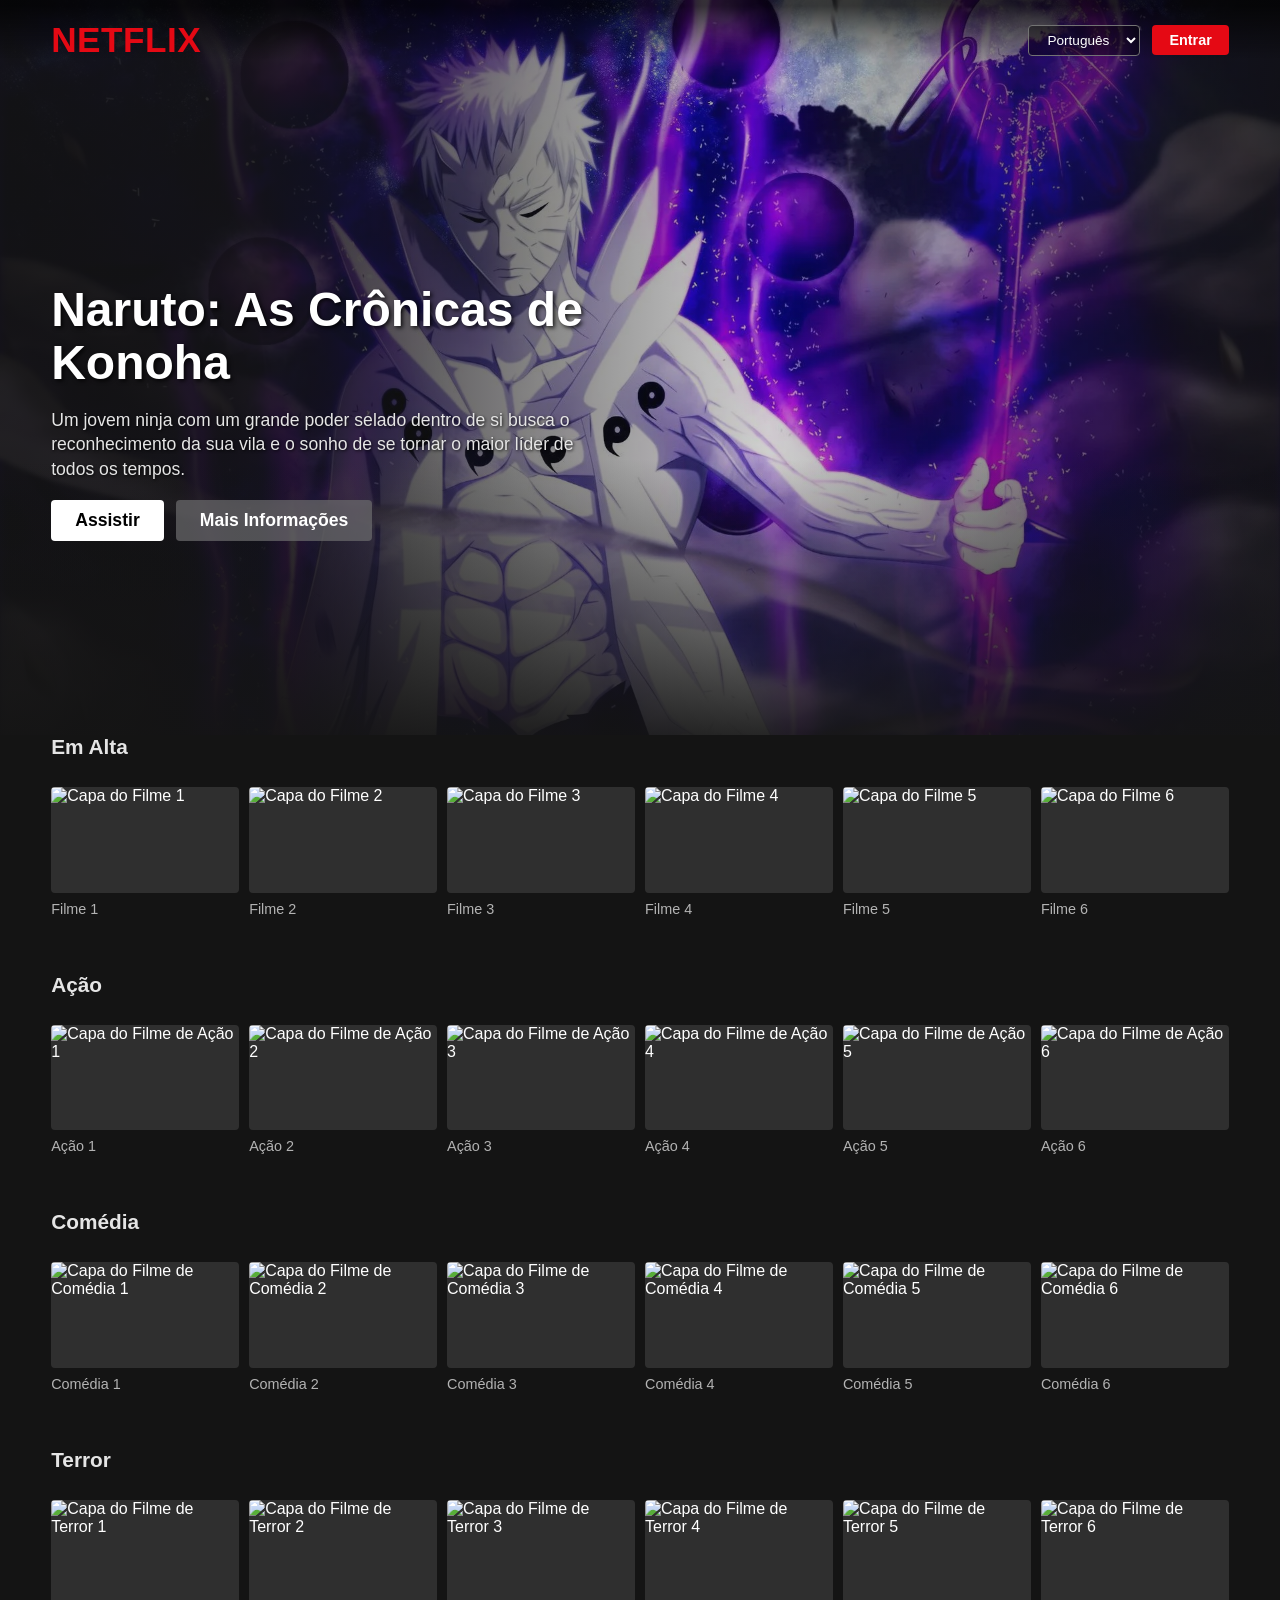
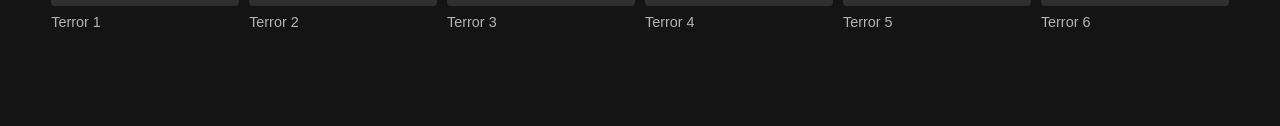
==== index.html @ 15a21636 "iniciando meu projeto" ====
<!DOCTYPE html>
<html lang="pt-br">
<head>
    <meta charset="UTF-8">
    <meta name="viewport" content="width=device-width, initial-scale=1.0">
    <title>Netflix Clone - Início</title>
    <link rel="stylesheet" href="css/style.css">
</head>
<body>
<!-- 1.1 Cabeçalho -->
    <header class="header-principal">
        <a href="index.html" class="logo" aria-label="Netflix Home">NETFLIX</a>
        <nav class="menu-navegacao" aria-label="Navegação secundária">
            <fieldset class="agrupador-idioma">
                <label for="select-language" class="sr-only">Selecione o idioma</label>
                <select id="select-language" class="select-idioma">
                    <option value="pt">Português</option>
                    <option value="en">English</option>
                </select>
            </fieldset>
            <a href="pages/login.html" class="btn-entrar">Entrar</a>
        </nav>
    </header>

    <!-- 1.2 Banner Principal (Hero Section) -->
    <section class="hero-section">
        <article class="hero-conteudo">
            <h1 class="hero-titulo">Naruto: As Crônicas de Konoha</h1>
            
            <p class="hero-descricao">
                Um jovem ninja com um grande poder selado dentro de si busca o reconhecimento da sua vila e o sonho de se tornar o maior líder de todos os tempos.
            </p>
            
            <nav class="hero-botoes" aria-label="Ações do filme">
                <a href="pages/login.html" class="btn-assistir">Assistir</a>
                <a href="pages/login.html" class="btn-info">Mais Informações</a>
            </nav>
        </article>
    </section>

<!-- 1.3 Fileiras de Conteúdo (4 Categorias com 6 Cards cada) -->
    <main class="conteudo-principal">

        <!-- Categoria 1: Em Alta -->
        <section class="fileira-categoria">
            <h2>Em Alta</h2>
            <ol class="cards-container">
                <li class="card-filme">
                    <article>
                        <figure>
                            <img src="https://picsum.photos/300/170?random=1" alt="Capa do Filme 1" loading="lazy">
                        </figure>
                        <h3>Filme 1</h3>
                    </article>
                </li>
                <li class="card-filme">
                    <article>
                        <figure>
                            <img src="https://picsum.photos/300/170?random=2" alt="Capa do Filme 2" loading="lazy">
                        </figure>
                        <h3>Filme 2</h3>
                    </article>
                </li>
                <li class="card-filme">
                    <article>
                        <figure>
                            <img src="https://picsum.photos/300/170?random=3" alt="Capa do Filme 3" loading="lazy">
                        </figure>
                        <h3>Filme 3</h3>
                    </article>
                </li>
                <li class="card-filme">
                    <article>
                        <figure>
                            <img src="https://picsum.photos/300/170?random=4" alt="Capa do Filme 4" loading="lazy">
                        </figure>
                        <h3>Filme 4</h3>
                    </article>
                </li>
                <li class="card-filme">
                    <article>
                        <figure>
                            <img src="https://picsum.photos/300/170?random=5" alt="Capa do Filme 5" loading="lazy">
                        </figure>
                        <h3>Filme 5</h3>
                    </article>
                </li>
                <li class="card-filme">
                    <article>
                        <figure>
                            <img src="https://picsum.photos/300/170?random=6" alt="Capa do Filme 6" loading="lazy">
                        </figure>
                        <h3>Filme 6</h3>
                    </article>
                </li>
            </ol>
        </section>

        <!-- Categoria 2: Ação -->
        <section class="fileira-categoria">
            <h2>Ação</h2>
            <ol class="cards-container">
                <li class="card-filme">
                    <article>
                        <figure>
                            <img src="https://picsum.photos/300/170?random=7" alt="Capa do Filme de Ação 1" loading="lazy">
                        </figure>
                        <h3>Ação 1</h3>
                    </article>
                </li>
                <li class="card-filme">
                    <article>
                        <figure>
                            <img src="https://picsum.photos/300/170?random=8" alt="Capa do Filme de Ação 2" loading="lazy">
                        </figure>
                        <h3>Ação 2</h3>
                    </article>
                </li>
                <li class="card-filme">
                    <article>
                        <figure>
                            <img src="https://picsum.photos/300/170?random=9" alt="Capa do Filme de Ação 3" loading="lazy">
                        </figure>
                        <h3>Ação 3</h3>
                    </article>
                </li>
                <li class="card-filme">
                    <article>
                        <figure>
                            <img src="https://picsum.photos/300/170?random=10" alt="Capa do Filme de Ação 4" loading="lazy">
                        </figure>
                        <h3>Ação 4</h3>
                    </article>
                </li>
                <li class="card-filme">
                    <article>
                        <figure>
                            <img src="https://picsum.photos/300/170?random=11" alt="Capa do Filme de Ação 5" loading="lazy">
                        </figure>
                        <h3>Ação 5</h3>
                    </article>
                </li>
                <li class="card-filme">
                    <article>
                        <figure>
                            <img src="https://picsum.photos/300/170?random=12" alt="Capa do Filme de Ação 6" loading="lazy">
                        </figure>
                        <h3>Ação 6</h3>
                    </article>
                </li>
            </ol>
        </section>

        <!-- Categoria 3: Comédia -->
        <section class="fileira-categoria">
            <h2>Comédia</h2>
            <ol class="cards-container">
                <li class="card-filme">
                    <article>
                        <figure>
                            <img src="https://picsum.photos/300/170?random=13" alt="Capa do Filme de Comédia 1" loading="lazy">
                        </figure>
                        <h3>Comédia 1</h3>
                    </article>
                </li>
                <li class="card-filme">
                    <article>
                        <figure>
                            <img src="https://picsum.photos/300/170?random=14" alt="Capa do Filme de Comédia 2" loading="lazy">
                        </figure>
                        <h3>Comédia 2</h3>
                    </article>
                </li>
                <li class="card-filme">
                    <article>
                        <figure>
                            <img src="https://picsum.photos/300/170?random=15" alt="Capa do Filme de Comédia 3" loading="lazy">
                        </figure>
                        <h3>Comédia 3</h3>
                    </article>
                </li>
                <li class="card-filme">
                    <article>
                        <figure>
                            <img src="https://picsum.photos/300/170?random=16" alt="Capa do Filme de Comédia 4" loading="lazy">
                        </figure>
                        <h3>Comédia 4</h3>
                    </article>
                </li>
                <li class="card-filme">
                    <article>
                        <figure>
                            <img src="https://picsum.photos/300/170?random=17" alt="Capa do Filme de Comédia 5" loading="lazy">
                        </figure>
                        <h3>Comédia 5</h3>
                    </article>
                </li>
                <li class="card-filme">
                    <article>
                        <figure>
                            <img src="https://picsum.photos/300/170?random=18" alt="Capa do Filme de Comédia 6" loading="lazy">
                        </figure>
                        <h3>Comédia 6</h3>
                    </article>
                </li>
            </ol>
        </section>

        <!-- Categoria 4: Terror -->
        <section class="fileira-categoria">
            <h2>Terror</h2>
            <ol class="cards-container">
                <li class="card-filme">
                    <article>
                        <figure>
                            <img src="https://picsum.photos/300/170?random=19" alt="Capa do Filme de Terror 1" loading="lazy">
                        </figure>
                        <h3>Terror 1</h3>
                    </article>
                </li>
                <li class="card-filme">
                    <article>
                        <figure>
                            <img src="https://picsum.photos/300/170?random=20" alt="Capa do Filme de Terror 2" loading="lazy">
                        </figure>
                        <h3>Terror 2</h3>
                    </article>
                </li>
                <li class="card-filme">
                    <article>
                        <figure>
                            <img src="https://picsum.photos/300/170?random=21" alt="Capa do Filme de Terror 3" loading="lazy">
                        </figure>
                        <h3>Terror 3</h3>
                    </article>
                </li>
                <li class="card-filme">
                    <article>
                        <figure>
                            <img src="https://picsum.photos/300/170?random=22" alt="Capa do Filme de Terror 4" loading="lazy">
                        </figure>
                        <h3>Terror 4</h3>
                    </article>
                </li>
                <li class="card-filme">
                    <article>
                        <figure>
                            <img src="https://picsum.photos/300/170?random=23" alt="Capa do Filme de Terror 5" loading="lazy">
                        </figure>
                        <h3>Terror 5</h3>
                    </article>
                </li>
                <li class="card-filme">
                    <article>
                        <figure>
                            <img src="https://picsum.photos/300/170?random=24" alt="Capa do Filme de Terror 6" loading="lazy">
                        </figure>
                        <h3>Terror 6</h3>
                    </article>
                </li>
            </ol>
        </section>

    </main>
</body>
</html>
---- css/style.css ----
* {
  margin: 0;
  padding: 0;
  box-sizing: border-box;
}

body {
  background-color: #141414;
  font-family: Arial, Helvetica, sans-serif;
  color: #ffffff;
  overflow-x: hidden;
}

.sr-only {
  position: absolute;
  width: 1px;
  height: 1px;
  padding: 0;
  margin: -1px;
  overflow: hidden;
  clip: rect(0, 0, 0, 0);
  border: 0;
}

/* ==========================================
   2. CABEÇALHO (HEADER)
   ========================================== */
.header-principal {
  position: absolute;
  top: 0;
  left: 0;
  width: 100%;
  z-index: 10;
  
  display: flex;
  justify-content: space-between;
  align-items: center;
  padding: 20px 4% 0 4%;
  background: linear-gradient(180deg, rgba(0, 0, 0, 0.7) 10%, transparent);
}

.logo {
  color: #e50914;
  font-size: 2.2rem;
  font-weight: bold;
  text-decoration: none;
  letter-spacing: 0.5px;
}

.menu-navegacao {
  display: flex;
  align-items: center;
  gap: 12px;
}

.agrupador-idioma {
  border: none;
  padding: 0;
  margin: 0;
}

.select-idioma {
  background-color: rgba(0, 0, 0, 0.4);
  color: #ffffff;
  border: 1px solid #737373;
  padding: 6px 14px;
  border-radius: 4px;
  font-size: 0.85rem;
  cursor: pointer;
}

.select-idioma:focus {
  outline: 2px solid #ffffff;
}

.btn-entrar {
  background-color: #e50914;
  color: #ffffff;
  padding: 7px 17px;
  border-radius: 4px;
  text-decoration: none;
  font-weight: bold;
  font-size: 0.9rem;
  transition: background-color 0.2s ease;
}

.btn-entrar:hover {
  background-color: #f40612;
}

/* ==========================================
   3. HERO BANNER
   ========================================== */
.hero-section {
  position: relative;
  min-height: 85vh;
  
  background-image: linear-gradient(180deg, transparent 60%, #141414 100%),
                    linear-gradient(90deg, rgba(20, 20, 20, 0.9) 20%, rgba(20, 20, 20, 0.2) 60%, rgba(20, 20, 20, 0.8) 100%),
                    url('../assets/images/naruto.jpg'); 
  background-size: cover;
  background-position: center;
  background-repeat: no-repeat;
  
  display: flex;
  align-items: center;
  padding: 0 4%;
}

.hero-conteudo {
  max-width: 550px;
  display: flex;
  flex-direction: column;
  align-items: flex-start;
  gap: 18px;
  margin-top: 60px;
}

.hero-titulo {
  font-size: 3rem;
  font-weight: bold;
  line-height: 1.1;
  text-shadow: 2px 2px 4px rgba(0, 0, 0, 0.8);
}

.hero-descricao {
  font-size: 1.1rem;
  line-height: 1.4;
  color: #e5e5e5;
  text-shadow: 1px 1px 3px rgba(0, 0, 0, 0.8);
}

.hero-botoes {
  display: flex;
  gap: 12px;
}

.btn-assistir, .btn-info {
  display: inline-flex;
  align-items: center;
  justify-content: center;
  padding: 10px 24px;
  font-size: 1.1rem;
  font-weight: bold;
  border-radius: 4px;
  text-decoration: none;
  transition: all 0.2s ease;
}

.btn-assistir {
  background-color: #ffffff;
  color: #000000;
}

.btn-assistir:hover {
  background-color: rgba(255, 255, 255, 0.75);
}

.btn-info {
  background-color: rgba(109, 109, 110, 0.7);
  color: #ffffff;
}

.btn-info:hover {
  background-color: rgba(109, 109, 110, 0.4);
}

/* ==========================================
   4. FILEIRAS DE CONTEÚDO (CARDS)
   ========================================== */
.conteudo-principal {
  padding: 0 4% 40px 4%;
  background-color: #141414;
  margin-top: -30px;
  position: relative;
  z-index: 5;
}

.fileira-categoria {
  margin-bottom: 40px;
}

.fileira-categoria h2 {
  font-size: 1.3rem;
  margin-bottom: 12px;
  color: #e5e5e5;
  font-weight: bold;
}

.cards-container {
  list-style: none;
  display: flex;
  gap: 10px;
  overflow-x: auto;
  padding: 16px 0;
  scroll-behavior: smooth;
  scroll-snap-type: x mandatory;
}

.cards-container::-webkit-scrollbar {
  display: none;
}

.card-filme {
  /* Divide a largura igualmente para caber os 6 cards na tela */
  flex: 0 0 calc((100% - 50px) / 6);
  min-width: 140px;
  cursor: pointer;
  scroll-snap-align: start;
  transition: transform 0.3s cubic-bezier(0.25, 0.46, 0.45, 0.94);
}

.card-filme figure {
  width: 100%;
  border-radius: 4px;
  overflow: hidden;
  background-color: #2f2f2f;
  aspect-ratio: 16 / 9;
}

.card-filme img {
  width: 100%;
  height: 100%;
  object-fit: cover;
  display: block;
}

.card-filme h3 {
  font-size: 0.9rem;
  margin-top: 8px;
  color: #b3b3b3;
  font-weight: normal;
}

.card-filme:hover {
  transform: scale(1.08);
}

/* ==========================================
   5. RESPONSIVIDADE (MOBILE / TABLET)
   ========================================== */
@media (max-width: 768px) {
  .hero-titulo {
    font-size: 2rem;
  }

  .hero-descricao {
    font-size: 0.95rem;
  }

  .btn-assistir, .btn-info {
    padding: 8px 16px;
    font-size: 0.95rem;
  }

  .card-filme {
    flex: 0 0 calc((100% - 20px) / 3);
  }
}
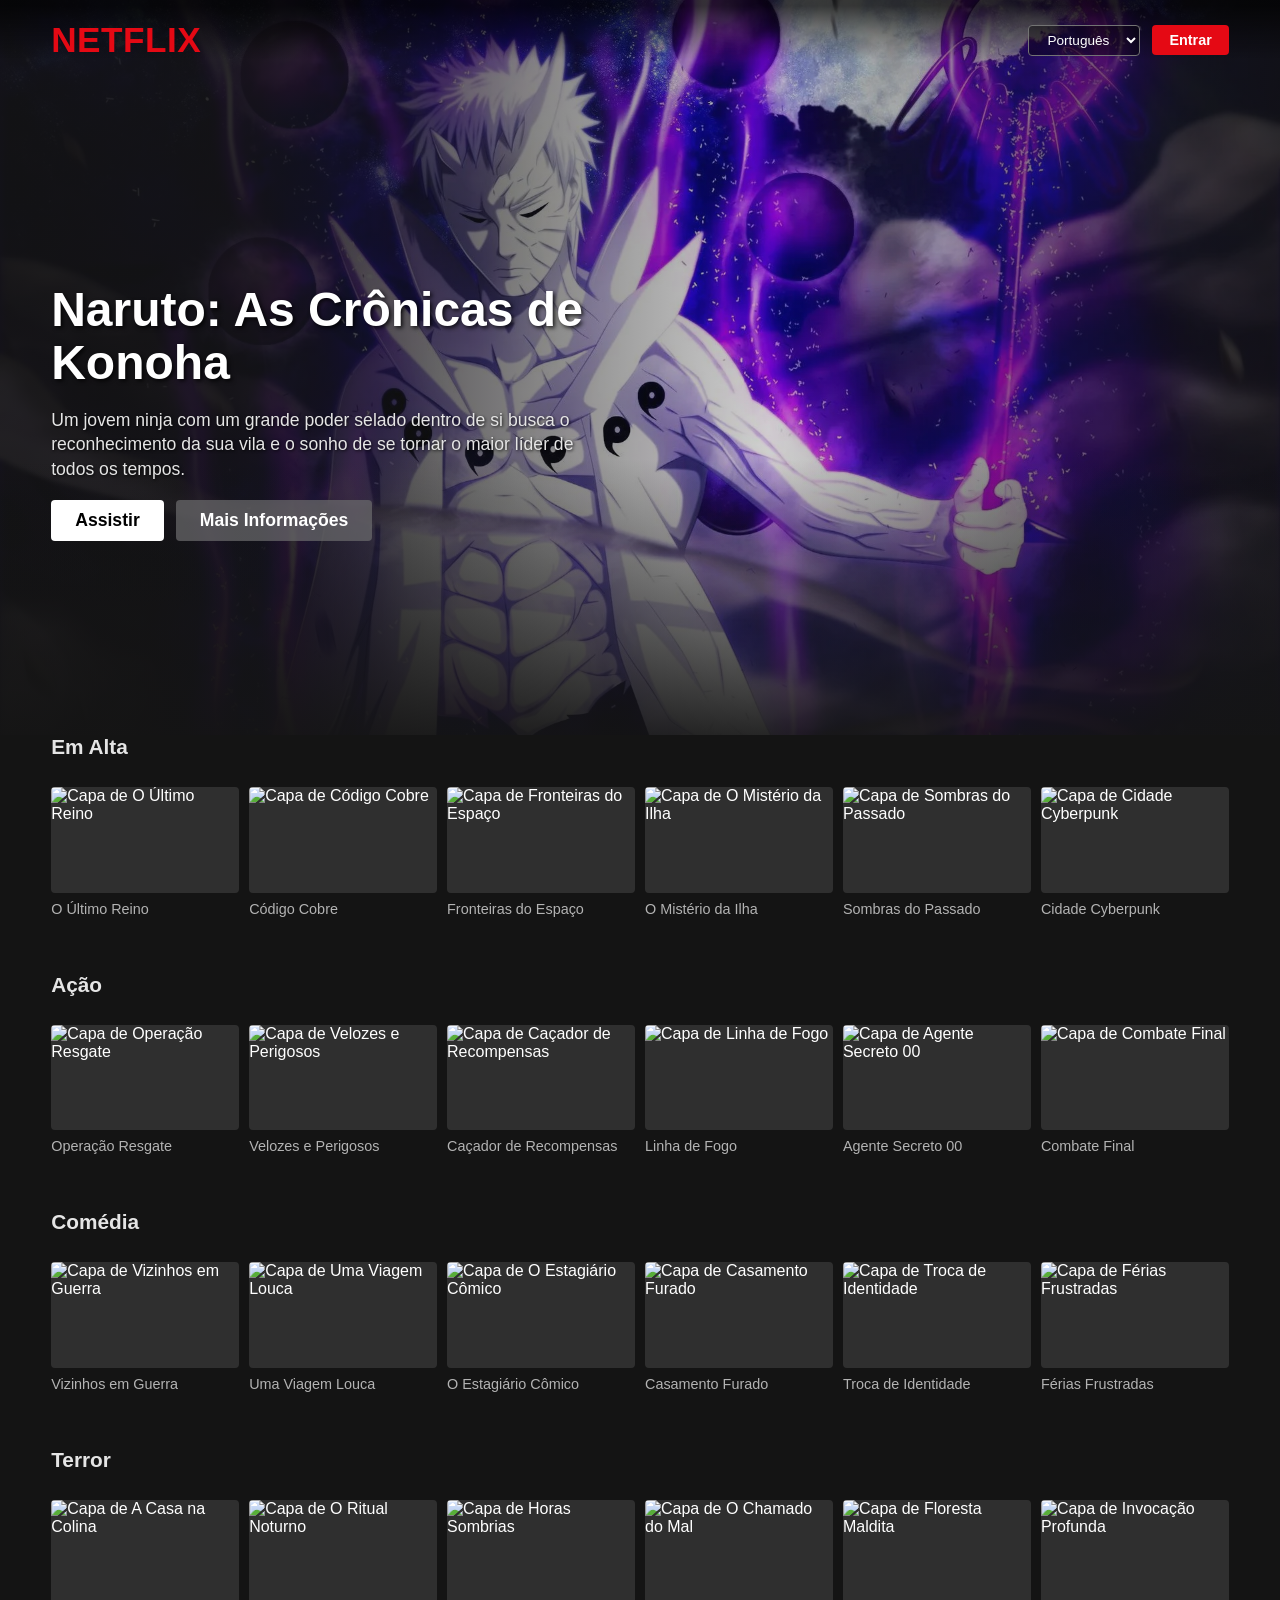
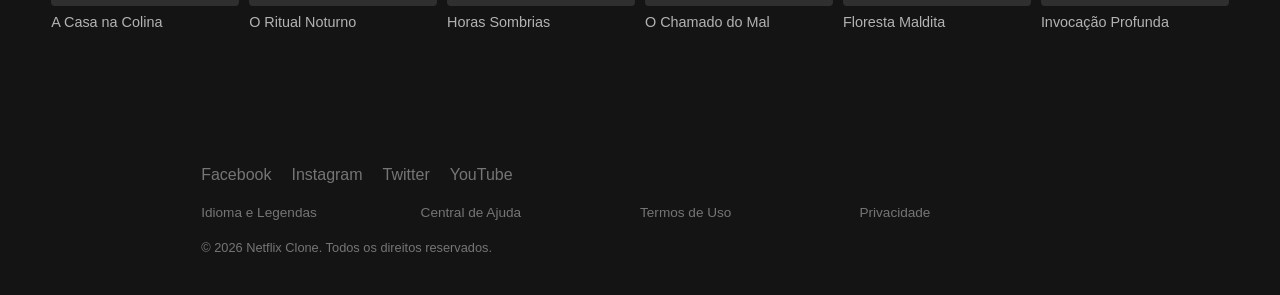
==== commit 9c769ce7: "criado até a página watch (6. reproducao)" ====
--- a/index.html
+++ b/index.html
@@ -7,7 +7,7 @@
     <link rel="stylesheet" href="css/style.css">
 </head>
 <body>
-<!-- 1.1 Cabeçalho -->
+<!-- 1.1 Header -->
     <header class="header-principal">
         <a href="index.html" class="logo" aria-label="Netflix Home">NETFLIX</a>
         <nav class="menu-navegacao" aria-label="Navegação secundária">
@@ -38,7 +38,7 @@
         </article>
     </section>
 
-<!-- 1.3 Fileiras de Conteúdo (4 Categorias com 6 Cards cada) -->
+    <!-- 1.3 Categorias de Filmes (4 Categorias com 6 Cards cada) -->
     <main class="conteudo-principal">
 
         <!-- Categoria 1: Em Alta -->
@@ -48,49 +48,49 @@
                 <li class="card-filme">
                     <article>
                         <figure>
-                            <img src="https://picsum.photos/300/170?random=1" alt="Capa do Filme 1" loading="lazy">
-                        </figure>
-                        <h3>Filme 1</h3>
-                    </article>
-                </li>
-                <li class="card-filme">
-                    <article>
-                        <figure>
-                            <img src="https://picsum.photos/300/170?random=2" alt="Capa do Filme 2" loading="lazy">
-                        </figure>
-                        <h3>Filme 2</h3>
-                    </article>
-                </li>
-                <li class="card-filme">
-                    <article>
-                        <figure>
-                            <img src="https://picsum.photos/300/170?random=3" alt="Capa do Filme 3" loading="lazy">
-                        </figure>
-                        <h3>Filme 3</h3>
-                    </article>
-                </li>
-                <li class="card-filme">
-                    <article>
-                        <figure>
-                            <img src="https://picsum.photos/300/170?random=4" alt="Capa do Filme 4" loading="lazy">
-                        </figure>
-                        <h3>Filme 4</h3>
-                    </article>
-                </li>
-                <li class="card-filme">
-                    <article>
-                        <figure>
-                            <img src="https://picsum.photos/300/170?random=5" alt="Capa do Filme 5" loading="lazy">
-                        </figure>
-                        <h3>Filme 5</h3>
-                    </article>
-                </li>
-                <li class="card-filme">
-                    <article>
-                        <figure>
-                            <img src="https://picsum.photos/300/170?random=6" alt="Capa do Filme 6" loading="lazy">
-                        </figure>
-                        <h3>Filme 6</h3>
+                            <img src="https://picsum.photos/300/170?random=1" alt="Capa de O Último Reino" loading="lazy">
+                        </figure>
+                        <h3>O Último Reino</h3>
+                    </article>
+                </li>
+                <li class="card-filme">
+                    <article>
+                        <figure>
+                            <img src="https://picsum.photos/300/170?random=2" alt="Capa de Código Cobre" loading="lazy">
+                        </figure>
+                        <h3>Código Cobre</h3>
+                    </article>
+                </li>
+                <li class="card-filme">
+                    <article>
+                        <figure>
+                            <img src="https://picsum.photos/300/170?random=3" alt="Capa de Fronteiras do Espaço" loading="lazy">
+                        </figure>
+                        <h3>Fronteiras do Espaço</h3>
+                    </article>
+                </li>
+                <li class="card-filme">
+                    <article>
+                        <figure>
+                            <img src="https://picsum.photos/300/170?random=4" alt="Capa de O Mistério da Ilha" loading="lazy">
+                        </figure>
+                        <h3>O Mistério da Ilha</h3>
+                    </article>
+                </li>
+                <li class="card-filme">
+                    <article>
+                        <figure>
+                            <img src="https://picsum.photos/300/170?random=5" alt="Capa de Sombras do Passado" loading="lazy">
+                        </figure>
+                        <h3>Sombras do Passado</h3>
+                    </article>
+                </li>
+                <li class="card-filme">
+                    <article>
+                        <figure>
+                            <img src="https://picsum.photos/300/170?random=6" alt="Capa de Cidade Cyberpunk" loading="lazy">
+                        </figure>
+                        <h3>Cidade Cyberpunk</h3>
                     </article>
                 </li>
             </ol>
@@ -103,49 +103,49 @@
                 <li class="card-filme">
                     <article>
                         <figure>
-                            <img src="https://picsum.photos/300/170?random=7" alt="Capa do Filme de Ação 1" loading="lazy">
-                        </figure>
-                        <h3>Ação 1</h3>
-                    </article>
-                </li>
-                <li class="card-filme">
-                    <article>
-                        <figure>
-                            <img src="https://picsum.photos/300/170?random=8" alt="Capa do Filme de Ação 2" loading="lazy">
-                        </figure>
-                        <h3>Ação 2</h3>
-                    </article>
-                </li>
-                <li class="card-filme">
-                    <article>
-                        <figure>
-                            <img src="https://picsum.photos/300/170?random=9" alt="Capa do Filme de Ação 3" loading="lazy">
-                        </figure>
-                        <h3>Ação 3</h3>
-                    </article>
-                </li>
-                <li class="card-filme">
-                    <article>
-                        <figure>
-                            <img src="https://picsum.photos/300/170?random=10" alt="Capa do Filme de Ação 4" loading="lazy">
-                        </figure>
-                        <h3>Ação 4</h3>
-                    </article>
-                </li>
-                <li class="card-filme">
-                    <article>
-                        <figure>
-                            <img src="https://picsum.photos/300/170?random=11" alt="Capa do Filme de Ação 5" loading="lazy">
-                        </figure>
-                        <h3>Ação 5</h3>
-                    </article>
-                </li>
-                <li class="card-filme">
-                    <article>
-                        <figure>
-                            <img src="https://picsum.photos/300/170?random=12" alt="Capa do Filme de Ação 6" loading="lazy">
-                        </figure>
-                        <h3>Ação 6</h3>
+                            <img src="https://picsum.photos/300/170?random=7" alt="Capa de Operação Resgate" loading="lazy">
+                        </figure>
+                        <h3>Operação Resgate</h3>
+                    </article>
+                </li>
+                <li class="card-filme">
+                    <article>
+                        <figure>
+                            <img src="https://picsum.photos/300/170?random=8" alt="Capa de Velozes e Perigosos" loading="lazy">
+                        </figure>
+                        <h3>Velozes e Perigosos</h3>
+                    </article>
+                </li>
+                <li class="card-filme">
+                    <article>
+                        <figure>
+                            <img src="https://picsum.photos/300/170?random=9" alt="Capa de Caçador de Recompensas" loading="lazy">
+                        </figure>
+                        <h3>Caçador de Recompensas</h3>
+                    </article>
+                </li>
+                <li class="card-filme">
+                    <article>
+                        <figure>
+                            <img src="https://picsum.photos/300/170?random=10" alt="Capa de Linha de Fogo" loading="lazy">
+                        </figure>
+                        <h3>Linha de Fogo</h3>
+                    </article>
+                </li>
+                <li class="card-filme">
+                    <article>
+                        <figure>
+                            <img src="https://picsum.photos/300/170?random=11" alt="Capa de Agente Secreto 00" loading="lazy">
+                        </figure>
+                        <h3>Agente Secreto 00</h3>
+                    </article>
+                </li>
+                <li class="card-filme">
+                    <article>
+                        <figure>
+                            <img src="https://picsum.photos/300/170?random=12" alt="Capa de Combate Final" loading="lazy">
+                        </figure>
+                        <h3>Combate Final</h3>
                     </article>
                 </li>
             </ol>
@@ -158,49 +158,49 @@
                 <li class="card-filme">
                     <article>
                         <figure>
-                            <img src="https://picsum.photos/300/170?random=13" alt="Capa do Filme de Comédia 1" loading="lazy">
-                        </figure>
-                        <h3>Comédia 1</h3>
-                    </article>
-                </li>
-                <li class="card-filme">
-                    <article>
-                        <figure>
-                            <img src="https://picsum.photos/300/170?random=14" alt="Capa do Filme de Comédia 2" loading="lazy">
-                        </figure>
-                        <h3>Comédia 2</h3>
-                    </article>
-                </li>
-                <li class="card-filme">
-                    <article>
-                        <figure>
-                            <img src="https://picsum.photos/300/170?random=15" alt="Capa do Filme de Comédia 3" loading="lazy">
-                        </figure>
-                        <h3>Comédia 3</h3>
-                    </article>
-                </li>
-                <li class="card-filme">
-                    <article>
-                        <figure>
-                            <img src="https://picsum.photos/300/170?random=16" alt="Capa do Filme de Comédia 4" loading="lazy">
-                        </figure>
-                        <h3>Comédia 4</h3>
-                    </article>
-                </li>
-                <li class="card-filme">
-                    <article>
-                        <figure>
-                            <img src="https://picsum.photos/300/170?random=17" alt="Capa do Filme de Comédia 5" loading="lazy">
-                        </figure>
-                        <h3>Comédia 5</h3>
-                    </article>
-                </li>
-                <li class="card-filme">
-                    <article>
-                        <figure>
-                            <img src="https://picsum.photos/300/170?random=18" alt="Capa do Filme de Comédia 6" loading="lazy">
-                        </figure>
-                        <h3>Comédia 6</h3>
+                            <img src="https://picsum.photos/300/170?random=13" alt="Capa de Vizinhos em Guerra" loading="lazy">
+                        </figure>
+                        <h3>Vizinhos em Guerra</h3>
+                    </article>
+                </li>
+                <li class="card-filme">
+                    <article>
+                        <figure>
+                            <img src="https://picsum.photos/300/170?random=14" alt="Capa de Uma Viagem Louca" loading="lazy">
+                        </figure>
+                        <h3>Uma Viagem Louca</h3>
+                    </article>
+                </li>
+                <li class="card-filme">
+                    <article>
+                        <figure>
+                            <img src="https://picsum.photos/300/170?random=15" alt="Capa de O Estagiário Cômico" loading="lazy">
+                        </figure>
+                        <h3>O Estagiário Cômico</h3>
+                    </article>
+                </li>
+                <li class="card-filme">
+                    <article>
+                        <figure>
+                            <img src="https://picsum.photos/300/170?random=16" alt="Capa de Casamento Furado" loading="lazy">
+                        </figure>
+                        <h3>Casamento Furado</h3>
+                    </article>
+                </li>
+                <li class="card-filme">
+                    <article>
+                        <figure>
+                            <img src="https://picsum.photos/300/170?random=17" alt="Capa de Troca de Identidade" loading="lazy">
+                        </figure>
+                        <h3>Troca de Identidade</h3>
+                    </article>
+                </li>
+                <li class="card-filme">
+                    <article>
+                        <figure>
+                            <img src="https://picsum.photos/300/170?random=18" alt="Capa de Férias Frustradas" loading="lazy">
+                        </figure>
+                        <h3>Férias Frustradas</h3>
                     </article>
                 </li>
             </ol>
@@ -213,54 +213,73 @@
                 <li class="card-filme">
                     <article>
                         <figure>
-                            <img src="https://picsum.photos/300/170?random=19" alt="Capa do Filme de Terror 1" loading="lazy">
-                        </figure>
-                        <h3>Terror 1</h3>
-                    </article>
-                </li>
-                <li class="card-filme">
-                    <article>
-                        <figure>
-                            <img src="https://picsum.photos/300/170?random=20" alt="Capa do Filme de Terror 2" loading="lazy">
-                        </figure>
-                        <h3>Terror 2</h3>
-                    </article>
-                </li>
-                <li class="card-filme">
-                    <article>
-                        <figure>
-                            <img src="https://picsum.photos/300/170?random=21" alt="Capa do Filme de Terror 3" loading="lazy">
-                        </figure>
-                        <h3>Terror 3</h3>
-                    </article>
-                </li>
-                <li class="card-filme">
-                    <article>
-                        <figure>
-                            <img src="https://picsum.photos/300/170?random=22" alt="Capa do Filme de Terror 4" loading="lazy">
-                        </figure>
-                        <h3>Terror 4</h3>
-                    </article>
-                </li>
-                <li class="card-filme">
-                    <article>
-                        <figure>
-                            <img src="https://picsum.photos/300/170?random=23" alt="Capa do Filme de Terror 5" loading="lazy">
-                        </figure>
-                        <h3>Terror 5</h3>
-                    </article>
-                </li>
-                <li class="card-filme">
-                    <article>
-                        <figure>
-                            <img src="https://picsum.photos/300/170?random=24" alt="Capa do Filme de Terror 6" loading="lazy">
-                        </figure>
-                        <h3>Terror 6</h3>
+                            <img src="https://picsum.photos/300/170?random=19" alt="Capa de A Casa na Colina" loading="lazy">
+                        </figure>
+                        <h3>A Casa na Colina</h3>
+                    </article>
+                </li>
+                <li class="card-filme">
+                    <article>
+                        <figure>
+                            <img src="https://picsum.photos/300/170?random=20" alt="Capa de O Ritual Noturno" loading="lazy">
+                        </figure>
+                        <h3>O Ritual Noturno</h3>
+                    </article>
+                </li>
+                <li class="card-filme">
+                    <article>
+                        <figure>
+                            <img src="https://picsum.photos/300/170?random=21" alt="Capa de Horas Sombrias" loading="lazy">
+                        </figure>
+                        <h3>Horas Sombrias</h3>
+                    </article>
+                </li>
+                <li class="card-filme">
+                    <article>
+                        <figure>
+                            <img src="https://picsum.photos/300/170?random=22" alt="Capa de O Chamado do Mal" loading="lazy">
+                        </figure>
+                        <h3>O Chamado do Mal</h3>
+                    </article>
+                </li>
+                <li class="card-filme">
+                    <article>
+                        <figure>
+                            <img src="https://picsum.photos/300/170?random=23" alt="Capa de Floresta Maldita" loading="lazy">
+                        </figure>
+                        <h3>Floresta Maldita</h3>
+                    </article>
+                </li>
+                <li class="card-filme">
+                    <article>
+                        <figure>
+                            <img src="https://picsum.photos/300/170?random=24" alt="Capa de Invocação Profunda" loading="lazy">
+                        </figure>
+                        <h3>Invocação Profunda</h3>
                     </article>
                 </li>
             </ol>
         </section>
 
     </main>
+
+    <!-- 1.5 Rodapé (Footer) -->
+    <footer class="rodape-principal">
+        <div class="redes-sociais">
+            <a href="#" aria-label="Facebook">Facebook</a>
+            <a href="#" aria-label="Instagram">Instagram</a>
+            <a href="#" aria-label="Twitter">Twitter</a>
+            <a href="#" aria-label="YouTube">YouTube</a>
+        </div>
+        
+        <ul class="links-uteis">
+            <li><a href="#">Idioma e Legendas</a></li>
+            <li><a href="#">Central de Ajuda</a></li>
+            <li><a href="#">Termos de Uso</a></li>
+            <li><a href="#">Privacidade</a></li>
+        </ul>
+
+        <p class="direitos-autorais">&copy; 2026 Netflix Clone. Todos os direitos reservados.</p>
+    </footer>
 </body>
 </html>
--- a/css/style.css
+++ b/css/style.css
@@ -237,7 +237,65 @@
 }
 
 /* ==========================================
-   5. RESPONSIVIDADE (MOBILE / TABLET)
+   5. RODAPÉ (FOOTER)
+   ========================================== */
+.rodape-principal {
+  max-width: 980px;
+  margin: 40px auto 0 auto;
+  padding: 0 4% 40px 4%;
+  color: #757575;
+  font-size: 0.9rem;
+}
+
+.rodape-principal .redes-sociais {
+  display: flex;
+  gap: 20px;
+  margin-bottom: 20px;
+}
+
+.rodape-principal .redes-sociais a {
+  color: #757575;
+  text-decoration: none;
+  font-size: 1rem;
+  transition: color 0.2s ease;
+}
+
+.rodape-principal .redes-sociais a:hover {
+  color: #ffffff;
+}
+
+.rodape-principal .links-uteis {
+  list-style: none;
+  display: flex;
+  flex-wrap: wrap;
+  gap: 15px 0;
+  margin-bottom: 20px;
+  padding: 0;
+}
+
+.rodape-principal .links-uteis li {
+  flex: 0 0 25%;
+  box-sizing: border-box;
+}
+
+.rodape-principal .links-uteis a {
+  color: #757575;
+  text-decoration: none;
+  font-size: 0.85rem;
+}
+
+.rodape-principal .links-uteis a:hover {
+  text-decoration: underline;
+}
+
+.rodape-principal .direitos-autorais {
+  font-size: 0.8rem;
+  color: #757575;
+  margin-top: 20px;
+}
+
+/* ==========================================
+   6. RESPONSIVIDADE (MOBILE / TABLET)
    ========================================== */
 @media (max-width: 768px) {
   .hero-titulo {
@@ -256,4 +314,10 @@
   .card-filme {
     flex: 0 0 calc((100% - 20px) / 3);
   }
+}
+
+@media (max-width: 600px) {
+  .rodape-principal .links-uteis li {
+    flex: 0 0 50%;
+  }
 }
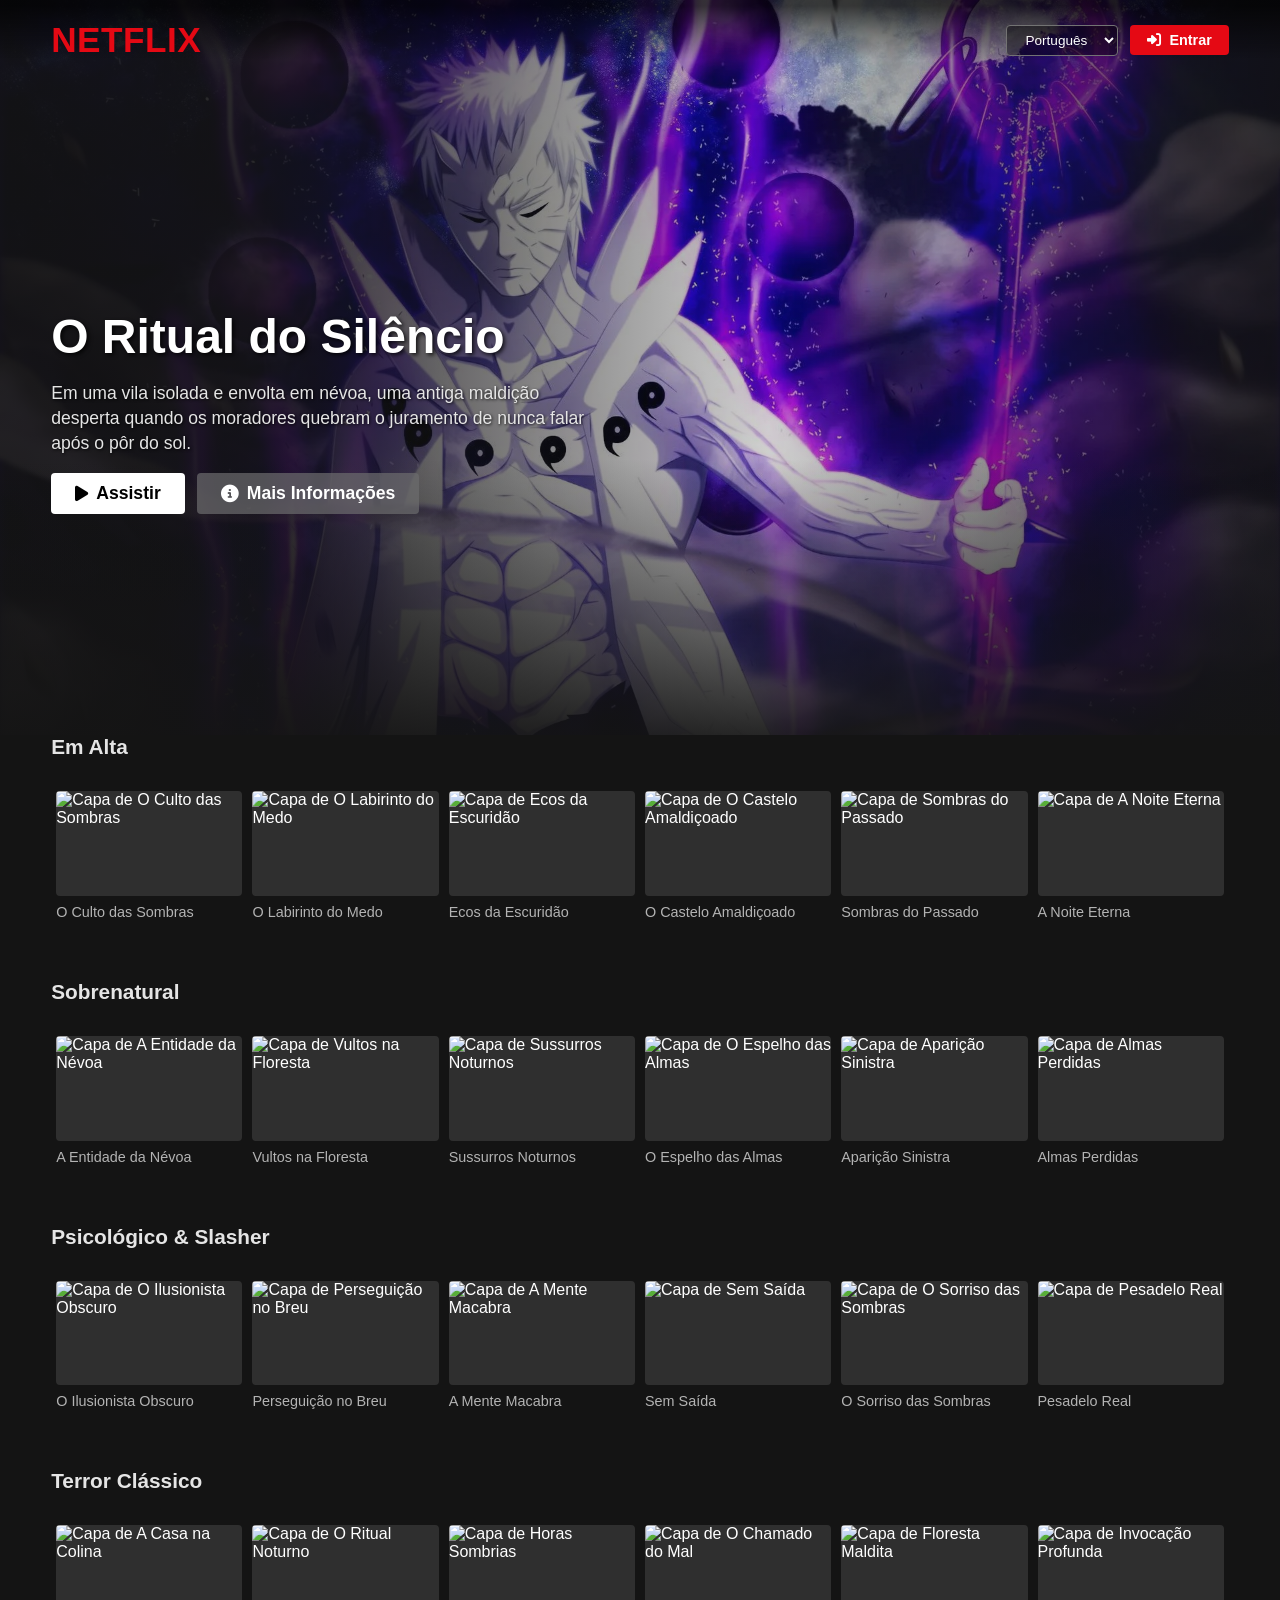
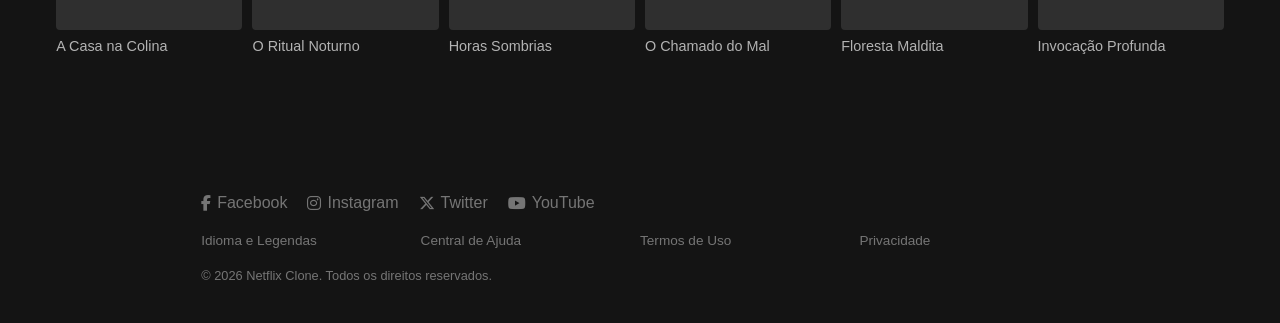
==== commit b1a27dcd: "Projeto Final" ====
--- a/index.html
+++ b/index.html
@@ -4,41 +4,47 @@
     <meta charset="UTF-8">
     <meta name="viewport" content="width=device-width, initial-scale=1.0">
     <title>Netflix Clone - Início</title>
+    <link rel="stylesheet" href="https://cdnjs.cloudflare.com/ajax/libs/font-awesome/6.5.1/css/all.min.css">
     <link rel="stylesheet" href="css/style.css">
 </head>
 <body>
-<!-- 1.1 Header -->
-    <header class="header-principal">
+<header class="header-principal">
         <a href="index.html" class="logo" aria-label="Netflix Home">NETFLIX</a>
         <nav class="menu-navegacao" aria-label="Navegação secundária">
-            <fieldset class="agrupador-idioma">
+            <p class="agrupador-idioma">
                 <label for="select-language" class="sr-only">Selecione o idioma</label>
                 <select id="select-language" class="select-idioma">
                     <option value="pt">Português</option>
                     <option value="en">English</option>
                 </select>
-            </fieldset>
-            <a href="pages/login.html" class="btn-entrar">Entrar</a>
+            </p>
+            <a href="pages/login.html" class="btn-entrar">
+                <i class="fa-solid fa-right-to-bracket"></i> Entrar
+            </a>
         </nav>
     </header>
 
-    <!-- 1.2 Banner Principal (Hero Section) -->
+    <!-- Banner Principal (Hero Section) -->
     <section class="hero-section">
         <article class="hero-conteudo">
-            <h1 class="hero-titulo">Naruto: As Crônicas de Konoha</h1>
+            <h1 class="hero-titulo">O Ritual do Silêncio</h1>
             
             <p class="hero-descricao">
-                Um jovem ninja com um grande poder selado dentro de si busca o reconhecimento da sua vila e o sonho de se tornar o maior líder de todos os tempos.
+                Em uma vila isolada e envolta em névoa, uma antiga maldição desperta quando os moradores quebram o juramento de nunca falar após o pôr do sol.
             </p>
             
             <nav class="hero-botoes" aria-label="Ações do filme">
-                <a href="pages/login.html" class="btn-assistir">Assistir</a>
-                <a href="pages/login.html" class="btn-info">Mais Informações</a>
+                <a href="pages/watch.html" class="btn-assistir">
+                    <i class="fa-solid fa-play"></i> Assistir
+                </a>
+                <a href="pages/details.html" class="btn-info">
+                    <i class="fa-solid fa-circle-info"></i> Mais Informações
+                </a>
             </nav>
         </article>
     </section>
 
-    <!-- 1.3 Categorias de Filmes (4 Categorias com 6 Cards cada) -->
+    <!-- Categorias de Filmes -->
     <main class="conteudo-principal">
 
         <!-- Categoria 1: Em Alta -->
@@ -46,231 +52,279 @@
             <h2>Em Alta</h2>
             <ol class="cards-container">
                 <li class="card-filme">
-                    <article>
-                        <figure>
-                            <img src="https://picsum.photos/300/170?random=1" alt="Capa de O Último Reino" loading="lazy">
-                        </figure>
-                        <h3>O Último Reino</h3>
-                    </article>
-                </li>
-                <li class="card-filme">
-                    <article>
-                        <figure>
-                            <img src="https://picsum.photos/300/170?random=2" alt="Capa de Código Cobre" loading="lazy">
-                        </figure>
-                        <h3>Código Cobre</h3>
-                    </article>
-                </li>
-                <li class="card-filme">
-                    <article>
-                        <figure>
-                            <img src="https://picsum.photos/300/170?random=3" alt="Capa de Fronteiras do Espaço" loading="lazy">
-                        </figure>
-                        <h3>Fronteiras do Espaço</h3>
-                    </article>
-                </li>
-                <li class="card-filme">
-                    <article>
-                        <figure>
-                            <img src="https://picsum.photos/300/170?random=4" alt="Capa de O Mistério da Ilha" loading="lazy">
-                        </figure>
-                        <h3>O Mistério da Ilha</h3>
-                    </article>
-                </li>
-                <li class="card-filme">
-                    <article>
-                        <figure>
-                            <img src="https://picsum.photos/300/170?random=5" alt="Capa de Sombras do Passado" loading="lazy">
-                        </figure>
-                        <h3>Sombras do Passado</h3>
-                    </article>
-                </li>
-                <li class="card-filme">
-                    <article>
-                        <figure>
-                            <img src="https://picsum.photos/300/170?random=6" alt="Capa de Cidade Cyberpunk" loading="lazy">
-                        </figure>
-                        <h3>Cidade Cyberpunk</h3>
-                    </article>
+                    <a href="pages/details.html" class="card-link">
+                        <article>
+                            <figure>
+                                <img src="https://picsum.photos/seed/horror1/300/170" alt="Capa de O Culto das Sombras" loading="lazy">
+                            </figure>
+                            <h3>O Culto das Sombras</h3>
+                        </article>
+                    </a>
+                </li>
+                <li class="card-filme">
+                    <a href="pages/details.html" class="card-link">
+                        <article>
+                            <figure>
+                                <img src="https://picsum.photos/seed/horror2/300/170" alt="Capa de O Labirinto do Medo" loading="lazy">
+                            </figure>
+                            <h3>O Labirinto do Medo</h3>
+                        </article>
+                    </a>
+                </li>
+                <li class="card-filme">
+                    <a href="pages/details.html" class="card-link">
+                        <article>
+                            <figure>
+                                <img src="https://picsum.photos/seed/horror3/300/170" alt="Capa de Ecos da Escuridão" loading="lazy">
+                            </figure>
+                            <h3>Ecos da Escuridão</h3>
+                        </article>
+                    </a>
+                </li>
+                <li class="card-filme">
+                    <a href="pages/details.html" class="card-link">
+                        <article>
+                            <figure>
+                                <img src="https://picsum.photos/seed/horror4/300/170" alt="Capa de O Castelo Amaldiçoado" loading="lazy">
+                            </figure>
+                            <h3>O Castelo Amaldiçoado</h3>
+                        </article>
+                    </a>
+                </li>
+                <li class="card-filme">
+                    <a href="pages/details.html" class="card-link">
+                        <article>
+                            <figure>
+                                <img src="https://picsum.photos/seed/horror5/300/170" alt="Capa de Sombras do Passado" loading="lazy">
+                            </figure>
+                            <h3>Sombras do Passado</h3>
+                        </article>
+                    </a>
+                </li>
+                <li class="card-filme">
+                    <a href="pages/details.html" class="card-link">
+                        <article>
+                            <figure>
+                                <img src="https://picsum.photos/seed/horror6/300/170" alt="Capa de A Noite Eterna" loading="lazy">
+                            </figure>
+                            <h3>A Noite Eterna</h3>
+                        </article>
+                    </a>
                 </li>
             </ol>
         </section>
 
-        <!-- Categoria 2: Ação -->
+        <!-- Categoria 2: Sobrenatural -->
         <section class="fileira-categoria">
-            <h2>Ação</h2>
+            <h2>Sobrenatural</h2>
             <ol class="cards-container">
                 <li class="card-filme">
-                    <article>
-                        <figure>
-                            <img src="https://picsum.photos/300/170?random=7" alt="Capa de Operação Resgate" loading="lazy">
-                        </figure>
-                        <h3>Operação Resgate</h3>
-                    </article>
-                </li>
-                <li class="card-filme">
-                    <article>
-                        <figure>
-                            <img src="https://picsum.photos/300/170?random=8" alt="Capa de Velozes e Perigosos" loading="lazy">
-                        </figure>
-                        <h3>Velozes e Perigosos</h3>
-                    </article>
-                </li>
-                <li class="card-filme">
-                    <article>
-                        <figure>
-                            <img src="https://picsum.photos/300/170?random=9" alt="Capa de Caçador de Recompensas" loading="lazy">
-                        </figure>
-                        <h3>Caçador de Recompensas</h3>
-                    </article>
-                </li>
-                <li class="card-filme">
-                    <article>
-                        <figure>
-                            <img src="https://picsum.photos/300/170?random=10" alt="Capa de Linha de Fogo" loading="lazy">
-                        </figure>
-                        <h3>Linha de Fogo</h3>
-                    </article>
-                </li>
-                <li class="card-filme">
-                    <article>
-                        <figure>
-                            <img src="https://picsum.photos/300/170?random=11" alt="Capa de Agente Secreto 00" loading="lazy">
-                        </figure>
-                        <h3>Agente Secreto 00</h3>
-                    </article>
-                </li>
-                <li class="card-filme">
-                    <article>
-                        <figure>
-                            <img src="https://picsum.photos/300/170?random=12" alt="Capa de Combate Final" loading="lazy">
-                        </figure>
-                        <h3>Combate Final</h3>
-                    </article>
+                    <a href="pages/details.html" class="card-link">
+                        <article>
+                            <figure>
+                                <img src="https://picsum.photos/seed/ghost1/300/170" alt="Capa de A Entidade da Névoa" loading="lazy">
+                            </figure>
+                            <h3>A Entidade da Névoa</h3>
+                        </article>
+                    </a>
+                </li>
+                <li class="card-filme">
+                    <a href="pages/details.html" class="card-link">
+                        <article>
+                            <figure>
+                                <img src="https://picsum.photos/seed/ghost2/300/170" alt="Capa de Vultos na Floresta" loading="lazy">
+                            </figure>
+                            <h3>Vultos na Floresta</h3>
+                        </article>
+                    </a>
+                </li>
+                <li class="card-filme">
+                    <a href="pages/details.html" class="card-link">
+                        <article>
+                            <figure>
+                                <img src="https://picsum.photos/seed/ghost3/300/170" alt="Capa de Sussurros Noturnos" loading="lazy">
+                            </figure>
+                            <h3>Sussurros Noturnos</h3>
+                        </article>
+                    </a>
+                </li>
+                <li class="card-filme">
+                    <a href="pages/details.html" class="card-link">
+                        <article>
+                            <figure>
+                                <img src="https://picsum.photos/seed/ghost4/300/170" alt="Capa de O Espelho das Almas" loading="lazy">
+                            </figure>
+                            <h3>O Espelho das Almas</h3>
+                        </article>
+                    </a>
+                </li>
+                <li class="card-filme">
+                    <a href="pages/details.html" class="card-link">
+                        <article>
+                            <figure>
+                                <img src="https://picsum.photos/seed/ghost5/300/170" alt="Capa de Aparição Sinistra" loading="lazy">
+                            </figure>
+                            <h3>Aparição Sinistra</h3>
+                        </article>
+                    </a>
+                </li>
+                <li class="card-filme">
+                    <a href="pages/details.html" class="card-link">
+                        <article>
+                            <figure>
+                                <img src="https://picsum.photos/seed/ghost6/300/170" alt="Capa de Almas Perdidas" loading="lazy">
+                            </figure>
+                            <h3>Almas Perdidas</h3>
+                        </article>
+                    </a>
                 </li>
             </ol>
         </section>
 
-        <!-- Categoria 3: Comédia -->
+        <!-- Categoria 3: Psicológico e Slasher -->
         <section class="fileira-categoria">
-            <h2>Comédia</h2>
+            <h2>Psicológico & Slasher</h2>
             <ol class="cards-container">
                 <li class="card-filme">
-                    <article>
-                        <figure>
-                            <img src="https://picsum.photos/300/170?random=13" alt="Capa de Vizinhos em Guerra" loading="lazy">
-                        </figure>
-                        <h3>Vizinhos em Guerra</h3>
-                    </article>
-                </li>
-                <li class="card-filme">
-                    <article>
-                        <figure>
-                            <img src="https://picsum.photos/300/170?random=14" alt="Capa de Uma Viagem Louca" loading="lazy">
-                        </figure>
-                        <h3>Uma Viagem Louca</h3>
-                    </article>
-                </li>
-                <li class="card-filme">
-                    <article>
-                        <figure>
-                            <img src="https://picsum.photos/300/170?random=15" alt="Capa de O Estagiário Cômico" loading="lazy">
-                        </figure>
-                        <h3>O Estagiário Cômico</h3>
-                    </article>
-                </li>
-                <li class="card-filme">
-                    <article>
-                        <figure>
-                            <img src="https://picsum.photos/300/170?random=16" alt="Capa de Casamento Furado" loading="lazy">
-                        </figure>
-                        <h3>Casamento Furado</h3>
-                    </article>
-                </li>
-                <li class="card-filme">
-                    <article>
-                        <figure>
-                            <img src="https://picsum.photos/300/170?random=17" alt="Capa de Troca de Identidade" loading="lazy">
-                        </figure>
-                        <h3>Troca de Identidade</h3>
-                    </article>
-                </li>
-                <li class="card-filme">
-                    <article>
-                        <figure>
-                            <img src="https://picsum.photos/300/170?random=18" alt="Capa de Férias Frustradas" loading="lazy">
-                        </figure>
-                        <h3>Férias Frustradas</h3>
-                    </article>
+                    <a href="pages/details.html" class="card-link">
+                        <article>
+                            <figure>
+                                <img src="https://picsum.photos/seed/dark1/300/170" alt="Capa de O Ilusionista Obscuro" loading="lazy">
+                            </figure>
+                            <h3>O Ilusionista Obscuro</h3>
+                        </article>
+                    </a>
+                </li>
+                <li class="card-filme">
+                    <a href="pages/details.html" class="card-link">
+                        <article>
+                            <figure>
+                                <img src="https://picsum.photos/seed/dark2/300/170" alt="Capa de Perseguição no Breu" loading="lazy">
+                            </figure>
+                            <h3>Perseguição no Breu</h3>
+                        </article>
+                    </a>
+                </li>
+                <li class="card-filme">
+                    <a href="pages/details.html" class="card-link">
+                        <article>
+                            <figure>
+                                <img src="https://picsum.photos/seed/dark3/300/170" alt="Capa de A Mente Macabra" loading="lazy">
+                            </figure>
+                            <h3>A Mente Macabra</h3>
+                        </article>
+                    </a>
+                </li>
+                <li class="card-filme">
+                    <a href="pages/details.html" class="card-link">
+                        <article>
+                            <figure>
+                                <img src="https://picsum.photos/seed/dark4/300/170" alt="Capa de Sem Saída" loading="lazy">
+                            </figure>
+                            <h3>Sem Saída</h3>
+                        </article>
+                    </a>
+                </li>
+                <li class="card-filme">
+                    <a href="pages/details.html" class="card-link">
+                        <article>
+                            <figure>
+                                <img src="https://picsum.photos/seed/dark5/300/170" alt="Capa de O Sorriso das Sombras" loading="lazy">
+                            </figure>
+                            <h3>O Sorriso das Sombras</h3>
+                        </article>
+                    </a>
+                </li>
+                <li class="card-filme">
+                    <a href="pages/details.html" class="card-link">
+                        <article>
+                            <figure>
+                                <img src="https://picsum.photos/seed/dark6/300/170" alt="Capa de Pesadelo Real" loading="lazy">
+                            </figure>
+                            <h3>Pesadelo Real</h3>
+                        </article>
+                    </a>
                 </li>
             </ol>
         </section>
 
-        <!-- Categoria 4: Terror -->
+        <!-- Categoria 4: Terror Clássico -->
         <section class="fileira-categoria">
-            <h2>Terror</h2>
+            <h2>Terror Clássico</h2>
             <ol class="cards-container">
                 <li class="card-filme">
-                    <article>
-                        <figure>
-                            <img src="https://picsum.photos/300/170?random=19" alt="Capa de A Casa na Colina" loading="lazy">
-                        </figure>
-                        <h3>A Casa na Colina</h3>
-                    </article>
-                </li>
-                <li class="card-filme">
-                    <article>
-                        <figure>
-                            <img src="https://picsum.photos/300/170?random=20" alt="Capa de O Ritual Noturno" loading="lazy">
-                        </figure>
-                        <h3>O Ritual Noturno</h3>
-                    </article>
-                </li>
-                <li class="card-filme">
-                    <article>
-                        <figure>
-                            <img src="https://picsum.photos/300/170?random=21" alt="Capa de Horas Sombrias" loading="lazy">
-                        </figure>
-                        <h3>Horas Sombrias</h3>
-                    </article>
-                </li>
-                <li class="card-filme">
-                    <article>
-                        <figure>
-                            <img src="https://picsum.photos/300/170?random=22" alt="Capa de O Chamado do Mal" loading="lazy">
-                        </figure>
-                        <h3>O Chamado do Mal</h3>
-                    </article>
-                </li>
-                <li class="card-filme">
-                    <article>
-                        <figure>
-                            <img src="https://picsum.photos/300/170?random=23" alt="Capa de Floresta Maldita" loading="lazy">
-                        </figure>
-                        <h3>Floresta Maldita</h3>
-                    </article>
-                </li>
-                <li class="card-filme">
-                    <article>
-                        <figure>
-                            <img src="https://picsum.photos/300/170?random=24" alt="Capa de Invocação Profunda" loading="lazy">
-                        </figure>
-                        <h3>Invocação Profunda</h3>
-                    </article>
+                    <a href="pages/details.html" class="card-link">
+                        <article>
+                            <figure>
+                                <img src="https://picsum.photos/seed/mystery1/300/170" alt="Capa de A Casa na Colina" loading="lazy">
+                            </figure>
+                            <h3>A Casa na Colina</h3>
+                        </article>
+                    </a>
+                </li>
+                <li class="card-filme">
+                    <a href="pages/details.html" class="card-link">
+                        <article>
+                            <figure>
+                                <img src="https://picsum.photos/seed/mystery2/300/170" alt="Capa de O Ritual Noturno" loading="lazy">
+                            </figure>
+                            <h3>O Ritual Noturno</h3>
+                        </article>
+                    </a>
+                </li>
+                <li class="card-filme">
+                    <a href="pages/details.html" class="card-link">
+                        <article>
+                            <figure>
+                                <img src="https://picsum.photos/seed/mystery3/300/170" alt="Capa de Horas Sombrias" loading="lazy">
+                            </figure>
+                            <h3>Horas Sombrias</h3>
+                        </article>
+                    </a>
+                </li>
+                <li class="card-filme">
+                    <a href="pages/details.html" class="card-link">
+                        <article>
+                            <figure>
+                                <img src="https://picsum.photos/seed/mystery4/300/170" alt="Capa de O Chamado do Mal" loading="lazy">
+                            </figure>
+                            <h3>O Chamado do Mal</h3>
+                        </article>
+                    </a>
+                </li>
+                <li class="card-filme">
+                    <a href="pages/details.html" class="card-link">
+                        <article>
+                            <figure>
+                                <img src="https://picsum.photos/seed/mystery5/300/170" alt="Capa de Floresta Maldita" loading="lazy">
+                            </figure>
+                            <h3>Floresta Maldita</h3>
+                        </article>
+                    </a>
+                </li>
+                <li class="card-filme">
+                    <a href="pages/details.html" class="card-link">
+                        <article>
+                            <figure>
+                                <img src="https://picsum.photos/seed/mystery6/300/170" alt="Capa de Invocação Profunda" loading="lazy">
+                            </figure>
+                            <h3>Invocação Profunda</h3>
+                        </article>
+                    </a>
                 </li>
             </ol>
         </section>
 
     </main>
 
-    <!-- 1.5 Rodapé (Footer) -->
+    <!-- Rodapé -->
     <footer class="rodape-principal">
-        <div class="redes-sociais">
-            <a href="#" aria-label="Facebook">Facebook</a>
-            <a href="#" aria-label="Instagram">Instagram</a>
-            <a href="#" aria-label="Twitter">Twitter</a>
-            <a href="#" aria-label="YouTube">YouTube</a>
-        </div>
+        <nav class="redes-sociais" aria-label="Redes sociais">
+            <a href="#" aria-label="Facebook"><i class="fa-brands fa-facebook-f"></i> Facebook</a>
+            <a href="#" aria-label="Instagram"><i class="fa-brands fa-instagram"></i> Instagram</a>
+            <a href="#" aria-label="Twitter"><i class="fa-brands fa-x-twitter"></i> Twitter</a>
+            <a href="#" aria-label="YouTube"><i class="fa-brands fa-youtube"></i> YouTube</a>
+        </nav>
         
         <ul class="links-uteis">
             <li><a href="#">Idioma e Legendas</a></li>
--- a/css/style.css
+++ b/css/style.css
@@ -31,7 +31,6 @@
   left: 0;
   width: 100%;
   z-index: 10;
-  
   display: flex;
   justify-content: space-between;
   align-items: center;
@@ -57,6 +56,7 @@
   border: none;
   padding: 0;
   margin: 0;
+  min-width: 0;
 }
 
 .select-idioma {
@@ -82,6 +82,9 @@
   font-weight: bold;
   font-size: 0.9rem;
   transition: background-color 0.2s ease;
+  display: inline-flex;
+  align-items: center;
+  gap: 8px;
 }
 
 .btn-entrar:hover {
@@ -94,14 +97,12 @@
 .hero-section {
   position: relative;
   min-height: 85vh;
-  
   background-image: linear-gradient(180deg, transparent 60%, #141414 100%),
                     linear-gradient(90deg, rgba(20, 20, 20, 0.9) 20%, rgba(20, 20, 20, 0.2) 60%, rgba(20, 20, 20, 0.8) 100%),
                     url('../assets/images/naruto.jpg'); 
   background-size: cover;
   background-position: center;
   background-repeat: no-repeat;
-  
   display: flex;
   align-items: center;
   padding: 0 4%;
@@ -139,6 +140,7 @@
   display: inline-flex;
   align-items: center;
   justify-content: center;
+  gap: 8px;
   padding: 10px 24px;
   font-size: 1.1rem;
   font-weight: bold;
@@ -192,7 +194,7 @@
   display: flex;
   gap: 10px;
   overflow-x: auto;
-  padding: 16px 0;
+  padding: 20px 5px;
   scroll-behavior: smooth;
   scroll-snap-type: x mandatory;
 }
@@ -202,12 +204,17 @@
 }
 
 .card-filme {
-  /* Divide a largura igualmente para caber os 6 cards na tela */
   flex: 0 0 calc((100% - 50px) / 6);
   min-width: 140px;
   cursor: pointer;
   scroll-snap-align: start;
   transition: transform 0.3s cubic-bezier(0.25, 0.46, 0.45, 0.94);
+}
+
+.card-link {
+  text-decoration: none;
+  color: inherit;
+  display: block;
 }
 
 .card-filme figure {
@@ -257,6 +264,9 @@
   color: #757575;
   text-decoration: none;
   font-size: 1rem;
+  display: inline-flex;
+  align-items: center;
+  gap: 6px;
   transition: color 0.2s ease;
 }
 
@@ -317,6 +327,24 @@
 }
 
 @media (max-width: 600px) {
+  .logo {
+    font-size: 1.6rem;
+  }
+
+  .select-idioma {
+    padding: 4px 8px;
+    font-size: 0.75rem;
+  }
+
+  .btn-entrar {
+    padding: 5px 12px;
+    font-size: 0.8rem;
+  }
+
+  .card-filme {
+    flex: 0 0 calc((100% - 10px) / 2);
+  }
+
   .rodape-principal .links-uteis li {
     flex: 0 0 50%;
   }
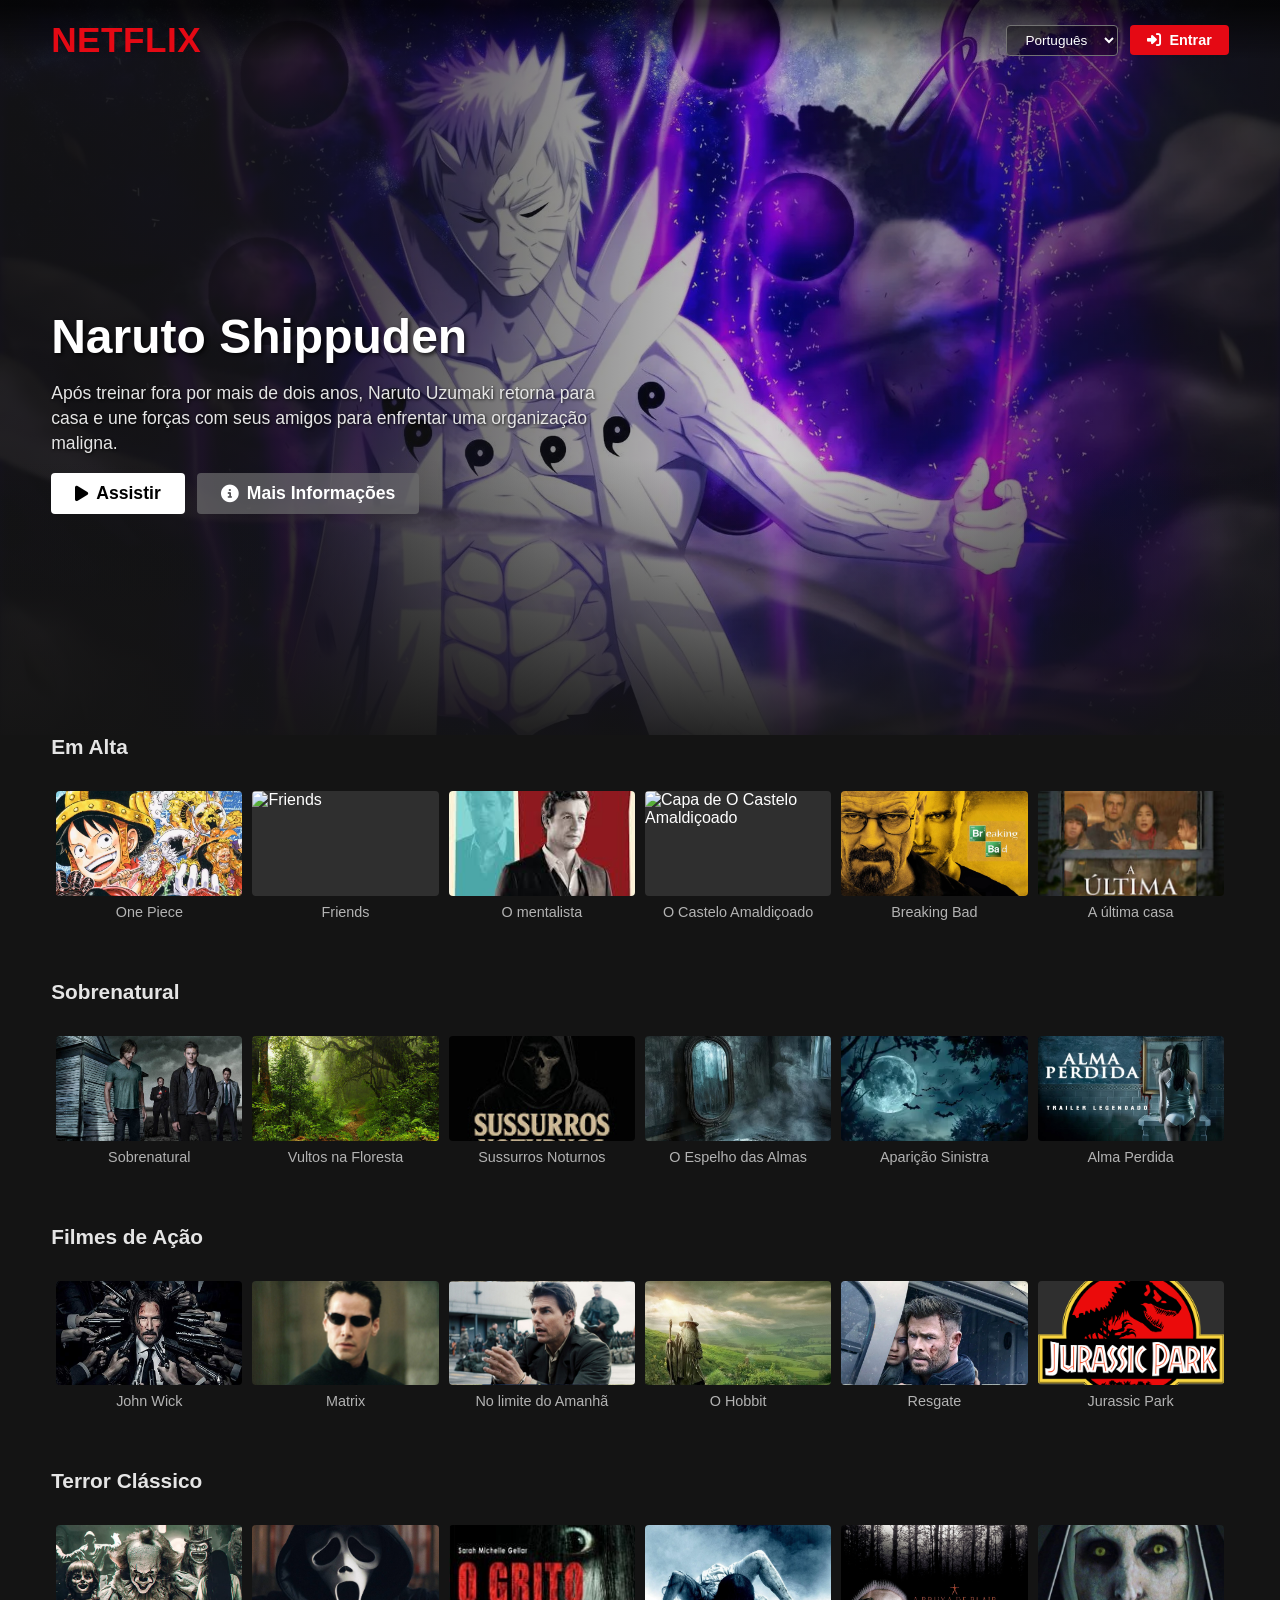
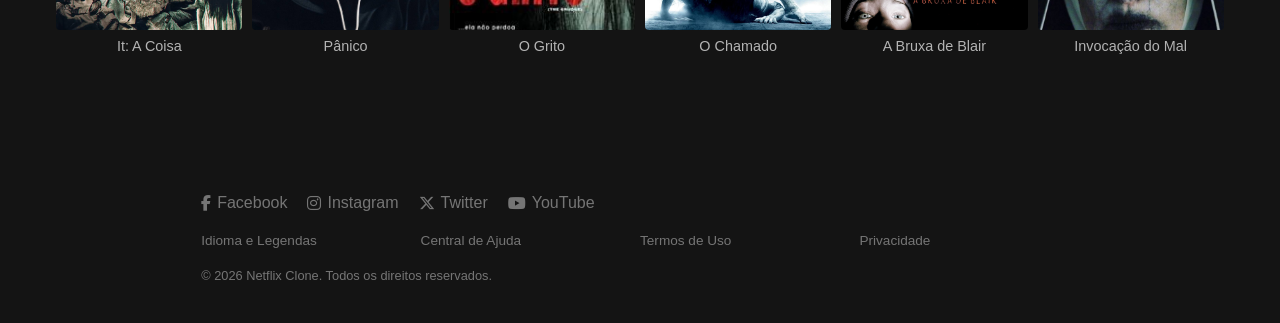
==== commit c31dfbfc: "cards finalizados" ====
--- a/index.html
+++ b/index.html
@@ -6,6 +6,7 @@
     <title>Netflix Clone - Início</title>
     <link rel="stylesheet" href="https://cdnjs.cloudflare.com/ajax/libs/font-awesome/6.5.1/css/all.min.css">
     <link rel="stylesheet" href="css/style.css">
+    <link rel="shortcut icon" href="assets/images/netflix.png" type="image/x-icon">
 </head>
 <body>
 <header class="header-principal">
@@ -27,10 +28,10 @@
     <!-- Banner Principal (Hero Section) -->
     <section class="hero-section">
         <article class="hero-conteudo">
-            <h1 class="hero-titulo">O Ritual do Silêncio</h1>
+            <h1 class="hero-titulo">Naruto Shippuden</h1>
             
             <p class="hero-descricao">
-                Em uma vila isolada e envolta em névoa, uma antiga maldição desperta quando os moradores quebram o juramento de nunca falar após o pôr do sol.
+                Após treinar fora por mais de dois anos, Naruto Uzumaki retorna para casa e une forças com seus amigos para enfrentar uma organização maligna.
             </p>
             
             <nav class="hero-botoes" aria-label="Ações do filme">
@@ -55,59 +56,59 @@
                     <a href="pages/details.html" class="card-link">
                         <article>
                             <figure>
-                                <img src="https://picsum.photos/seed/horror1/300/170" alt="Capa de O Culto das Sombras" loading="lazy">
-                            </figure>
-                            <h3>O Culto das Sombras</h3>
-                        </article>
-                    </a>
-                </li>
-                <li class="card-filme">
-                    <a href="pages/details.html" class="card-link">
-                        <article>
-                            <figure>
-                                <img src="https://picsum.photos/seed/horror2/300/170" alt="Capa de O Labirinto do Medo" loading="lazy">
-                            </figure>
-                            <h3>O Labirinto do Medo</h3>
-                        </article>
-                    </a>
-                </li>
-                <li class="card-filme">
-                    <a href="pages/details.html" class="card-link">
-                        <article>
-                            <figure>
-                                <img src="https://picsum.photos/seed/horror3/300/170" alt="Capa de Ecos da Escuridão" loading="lazy">
-                            </figure>
-                            <h3>Ecos da Escuridão</h3>
-                        </article>
-                    </a>
-                </li>
-                <li class="card-filme">
-                    <a href="pages/details.html" class="card-link">
-                        <article>
-                            <figure>
-                                <img src="https://picsum.photos/seed/horror4/300/170" alt="Capa de O Castelo Amaldiçoado" loading="lazy">
-                            </figure>
-                            <h3>O Castelo Amaldiçoado</h3>
-                        </article>
-                    </a>
-                </li>
-                <li class="card-filme">
-                    <a href="pages/details.html" class="card-link">
-                        <article>
-                            <figure>
-                                <img src="https://picsum.photos/seed/horror5/300/170" alt="Capa de Sombras do Passado" loading="lazy">
-                            </figure>
-                            <h3>Sombras do Passado</h3>
-                        </article>
-                    </a>
-                </li>
-                <li class="card-filme">
-                    <a href="pages/details.html" class="card-link">
-                        <article>
-                            <figure>
-                                <img src="https://picsum.photos/seed/horror6/300/170" alt="Capa de A Noite Eterna" loading="lazy">
-                            </figure>
-                            <h3>A Noite Eterna</h3>
+                                <img src="assets/images/piece.webp" alt="Capa de One Piece" loading="lazy">
+                            </figure>
+                            <h3 class="centralizar">One Piece</h3>
+                        </article>
+                    </a>
+                </li>
+                <li class="card-filme">
+                    <a href="pages/details.html" class="card-link">
+                        <article>
+                            <figure>
+                                <img src="../Netflix_flexbox/assets/images/friends.avif" alt="Friends" loading="lazy">
+                            </figure>
+                            <h3 class="centralizar">Friends</h3>
+                        </article>
+                    </a>
+                </li>
+                <li class="card-filme">
+                    <a href="pages/details.html" class="card-link">
+                        <article>
+                            <figure>
+                                <img src="assets/images/mentalista.jpg" alt="Capa de O Mentalista" loading="lazy">
+                            </figure>
+                            <h3 class="centralizar">O mentalista</h3>
+                        </article>
+                    </a>
+                </li>
+                <li class="card-filme">
+                    <a href="pages/details.html" class="card-link">
+                        <article>
+                            <figure>
+                                <img src="../Netflix_flexbox/assets/images/castelo.jpg" alt="Capa de O Castelo Amaldiçoado" loading="lazy">
+                            </figure>
+                            <h3 class="centralizar">O Castelo Amaldiçoado</h3>
+                        </article>
+                    </a>
+                </li>
+                <li class="card-filme">
+                    <a href="pages/details.html" class="card-link">
+                        <article>
+                            <figure>
+                                <img src="assets/images/Breaking-Bad.webp" alt="Capa de Breaking Bad" loading="lazy">
+                            </figure>
+                            <h3 class="centralizar">Breaking Bad</h3>
+                        </article>
+                    </a>
+                </li>
+                <li class="card-filme">
+                    <a href="pages/details.html" class="card-link">
+                        <article>
+                            <figure>
+                                <img src="assets/images/casa.jpg" alt="Capa de A última casa" loading="lazy">
+                            </figure>
+                            <h3 class="centralizar">A última casa</h3>
                         </article>
                     </a>
                 </li>
@@ -122,126 +123,126 @@
                     <a href="pages/details.html" class="card-link">
                         <article>
                             <figure>
-                                <img src="https://picsum.photos/seed/ghost1/300/170" alt="Capa de A Entidade da Névoa" loading="lazy">
-                            </figure>
-                            <h3>A Entidade da Névoa</h3>
-                        </article>
-                    </a>
-                </li>
-                <li class="card-filme">
-                    <a href="pages/details.html" class="card-link">
-                        <article>
-                            <figure>
-                                <img src="https://picsum.photos/seed/ghost2/300/170" alt="Capa de Vultos na Floresta" loading="lazy">
-                            </figure>
-                            <h3>Vultos na Floresta</h3>
-                        </article>
-                    </a>
-                </li>
-                <li class="card-filme">
-                    <a href="pages/details.html" class="card-link">
-                        <article>
-                            <figure>
-                                <img src="https://picsum.photos/seed/ghost3/300/170" alt="Capa de Sussurros Noturnos" loading="lazy">
-                            </figure>
-                            <h3>Sussurros Noturnos</h3>
-                        </article>
-                    </a>
-                </li>
-                <li class="card-filme">
-                    <a href="pages/details.html" class="card-link">
-                        <article>
-                            <figure>
-                                <img src="https://picsum.photos/seed/ghost4/300/170" alt="Capa de O Espelho das Almas" loading="lazy">
-                            </figure>
-                            <h3>O Espelho das Almas</h3>
-                        </article>
-                    </a>
-                </li>
-                <li class="card-filme">
-                    <a href="pages/details.html" class="card-link">
-                        <article>
-                            <figure>
-                                <img src="https://picsum.photos/seed/ghost5/300/170" alt="Capa de Aparição Sinistra" loading="lazy">
-                            </figure>
-                            <h3>Aparição Sinistra</h3>
-                        </article>
-                    </a>
-                </li>
-                <li class="card-filme">
-                    <a href="pages/details.html" class="card-link">
-                        <article>
-                            <figure>
-                                <img src="https://picsum.photos/seed/ghost6/300/170" alt="Capa de Almas Perdidas" loading="lazy">
-                            </figure>
-                            <h3>Almas Perdidas</h3>
+                                <img src="assets/images/sobrenatural.jpg" alt="Capa de Sobrenatural" loading="lazy">
+                            </figure>
+                            <h3 class="centralizar">Sobrenatural</h3>
+                        </article>
+                    </a>
+                </li>
+                <li class="card-filme">
+                    <a href="pages/details.html" class="card-link">
+                        <article>
+                            <figure>
+                                <img src="assets/images/floresta.jpg" alt="Capa de Vultos na Floresta" loading="lazy">
+                            </figure>
+                            <h3 class="centralizar">Vultos na Floresta</h3>
+                        </article>
+                    </a>
+                </li>
+                <li class="card-filme">
+                    <a href="pages/details.html" class="card-link">
+                        <article>
+                            <figure>
+                                <img src="assets/images/sussuros.jpg" alt="Capa de Sussurros Noturnos" loading="lazy">
+                            </figure>
+                            <h3 class="centralizar">Sussurros Noturnos</h3>
+                        </article>
+                    </a>
+                </li>
+                <li class="card-filme">
+                    <a href="pages/details.html" class="card-link">
+                        <article>
+                            <figure>
+                                <img src="assets/images/espelho.avif" alt="Capa de O Espelho das Almas" loading="lazy">
+                            </figure>
+                            <h3 class="centralizar">O Espelho das Almas</h3>
+                        </article>
+                    </a>
+                </li>
+                <li class="card-filme">
+                    <a href="pages/details.html" class="card-link">
+                        <article>
+                            <figure>
+                                <img src="assets/images/aparição.webp" alt="Capa de Aparição Sinistra" loading="lazy">
+                            </figure>
+                            <h3 class="centralizar">Aparição Sinistra</h3>
+                        </article>
+                    </a>
+                </li>
+                <li class="card-filme">
+                    <a href="pages/details.html" class="card-link">
+                        <article>
+                            <figure>
+                                <img src="assets/images/alma.jpg" alt="Capa de Alma Perdida" loading="lazy">
+                            </figure>
+                            <h3 class="centralizar">Alma Perdida</h3>
                         </article>
                     </a>
                 </li>
             </ol>
         </section>
 
-        <!-- Categoria 3: Psicológico e Slasher -->
+        <!-- Categoria 3: Filmes de Ação -->
         <section class="fileira-categoria">
-            <h2>Psicológico & Slasher</h2>
+            <h2>Filmes de Ação</h2>
             <ol class="cards-container">
                 <li class="card-filme">
                     <a href="pages/details.html" class="card-link">
                         <article>
                             <figure>
-                                <img src="https://picsum.photos/seed/dark1/300/170" alt="Capa de O Ilusionista Obscuro" loading="lazy">
-                            </figure>
-                            <h3>O Ilusionista Obscuro</h3>
-                        </article>
-                    </a>
-                </li>
-                <li class="card-filme">
-                    <a href="pages/details.html" class="card-link">
-                        <article>
-                            <figure>
-                                <img src="https://picsum.photos/seed/dark2/300/170" alt="Capa de Perseguição no Breu" loading="lazy">
-                            </figure>
-                            <h3>Perseguição no Breu</h3>
-                        </article>
-                    </a>
-                </li>
-                <li class="card-filme">
-                    <a href="pages/details.html" class="card-link">
-                        <article>
-                            <figure>
-                                <img src="https://picsum.photos/seed/dark3/300/170" alt="Capa de A Mente Macabra" loading="lazy">
-                            </figure>
-                            <h3>A Mente Macabra</h3>
-                        </article>
-                    </a>
-                </li>
-                <li class="card-filme">
-                    <a href="pages/details.html" class="card-link">
-                        <article>
-                            <figure>
-                                <img src="https://picsum.photos/seed/dark4/300/170" alt="Capa de Sem Saída" loading="lazy">
-                            </figure>
-                            <h3>Sem Saída</h3>
-                        </article>
-                    </a>
-                </li>
-                <li class="card-filme">
-                    <a href="pages/details.html" class="card-link">
-                        <article>
-                            <figure>
-                                <img src="https://picsum.photos/seed/dark5/300/170" alt="Capa de O Sorriso das Sombras" loading="lazy">
-                            </figure>
-                            <h3>O Sorriso das Sombras</h3>
-                        </article>
-                    </a>
-                </li>
-                <li class="card-filme">
-                    <a href="pages/details.html" class="card-link">
-                        <article>
-                            <figure>
-                                <img src="https://picsum.photos/seed/dark6/300/170" alt="Capa de Pesadelo Real" loading="lazy">
-                            </figure>
-                            <h3>Pesadelo Real</h3>
+                                <img src="assets/images/john.jpg" alt="Capa de John Wick" loading="lazy">
+                            </figure>
+                            <h3 class="centralizar">John Wick</h3>
+                        </article>
+                    </a>
+                </li>
+                <li class="card-filme">
+                    <a href="pages/details.html" class="card-link">
+                        <article>
+                            <figure>
+                                <img src="assets/images/Matrix.jpg" alt="Capa de Matrix" loading="lazy">
+                            </figure>
+                            <h3 class="centralizar">Matrix</h3>
+                        </article>
+                    </a>
+                </li>
+                <li class="card-filme">
+                    <a href="pages/details.html" class="card-link">
+                        <article>
+                            <figure>
+                                <img src="assets/images/limite.jpg" alt="Capa de No limite do Amanhã" loading="lazy">
+                            </figure>
+                            <h3 class="centralizar">No limite do Amanhã</h3>
+                        </article>
+                    </a>
+                </li>
+                <li class="card-filme">
+                    <a href="pages/details.html" class="card-link">
+                        <article>
+                            <figure>
+                                <img src="assets/images/hobbit.jpg" alt="Capa de O Hobbit" loading="lazy">
+                            </figure>
+                            <h3 class="centralizar">O Hobbit</h3>
+                        </article>
+                    </a>
+                </li>
+                <li class="card-filme">
+                    <a href="pages/details.html" class="card-link">
+                        <article>
+                            <figure>
+                                <img src="assets/images/resgate.webp" alt="Capa de Resgate" loading="lazy">
+                            </figure>
+                            <h3 class="centralizar">Resgate</h3>
+                        </article>
+                    </a>
+                </li>
+                <li class="card-filme">
+                    <a href="pages/details.html" class="card-link">
+                        <article>
+                            <figure>
+                                <img src="assets/images/jurassic.png" alt="Capa de Jurassic Park" loading="lazy">
+                            </figure>
+                            <h3 class="centralizar">Jurassic Park</h3>
                         </article>
                     </a>
                 </li>
@@ -256,59 +257,59 @@
                     <a href="pages/details.html" class="card-link">
                         <article>
                             <figure>
-                                <img src="https://picsum.photos/seed/mystery1/300/170" alt="Capa de A Casa na Colina" loading="lazy">
-                            </figure>
-                            <h3>A Casa na Colina</h3>
-                        </article>
-                    </a>
-                </li>
-                <li class="card-filme">
-                    <a href="pages/details.html" class="card-link">
-                        <article>
-                            <figure>
-                                <img src="https://picsum.photos/seed/mystery2/300/170" alt="Capa de O Ritual Noturno" loading="lazy">
-                            </figure>
-                            <h3>O Ritual Noturno</h3>
-                        </article>
-                    </a>
-                </li>
-                <li class="card-filme">
-                    <a href="pages/details.html" class="card-link">
-                        <article>
-                            <figure>
-                                <img src="https://picsum.photos/seed/mystery3/300/170" alt="Capa de Horas Sombrias" loading="lazy">
-                            </figure>
-                            <h3>Horas Sombrias</h3>
-                        </article>
-                    </a>
-                </li>
-                <li class="card-filme">
-                    <a href="pages/details.html" class="card-link">
-                        <article>
-                            <figure>
-                                <img src="https://picsum.photos/seed/mystery4/300/170" alt="Capa de O Chamado do Mal" loading="lazy">
-                            </figure>
-                            <h3>O Chamado do Mal</h3>
-                        </article>
-                    </a>
-                </li>
-                <li class="card-filme">
-                    <a href="pages/details.html" class="card-link">
-                        <article>
-                            <figure>
-                                <img src="https://picsum.photos/seed/mystery5/300/170" alt="Capa de Floresta Maldita" loading="lazy">
-                            </figure>
-                            <h3>Floresta Maldita</h3>
-                        </article>
-                    </a>
-                </li>
-                <li class="card-filme">
-                    <a href="pages/details.html" class="card-link">
-                        <article>
-                            <figure>
-                                <img src="https://picsum.photos/seed/mystery6/300/170" alt="Capa de Invocação Profunda" loading="lazy">
-                            </figure>
-                            <h3>Invocação Profunda</h3>
+                                <img src="assets/images/it.webp" alt="Capa de It: A Coisa" loading="lazy">
+                            </figure>
+                            <h3 class="centralizar">It: A Coisa</h3>
+                        </article>
+                    </a>
+                </li>
+                <li class="card-filme">
+                    <a href="pages/details.html" class="card-link">
+                        <article>
+                            <figure>
+                                <img src="assets/images/panico.jpg" alt="Capa de Pânico" loading="lazy">
+                            </figure>
+                            <h3 class="centralizar">Pânico</h3>
+                        </article>
+                    </a>
+                </li>
+                <li class="card-filme">
+                    <a href="pages/details.html" class="card-link">
+                        <article>
+                            <figure>
+                                <img src="assets/images/grito.webp" alt="Capa de O Grito" loading="lazy">
+                            </figure>
+                            <h3 class="centralizar">O Grito</h3>
+                        </article>
+                    </a>
+                </li>
+                <li class="card-filme">
+                    <a href="pages/details.html" class="card-link">
+                        <article>
+                            <figure>
+                                <img src="assets/images/chamado.jpg" alt="Capa de O Chamado" loading="lazy">
+                            </figure>
+                            <h3 class="centralizar">O Chamado</h3>
+                        </article>
+                    </a>
+                </li>
+                <li class="card-filme">
+                    <a href="pages/details.html" class="card-link">
+                        <article>
+                            <figure>
+                                <img src="assets/images/bruxa.jpg" alt="Capa de A Bruxa de Blair" loading="lazy">
+                            </figure>
+                            <h3 class="centralizar">A Bruxa de Blair</h3>
+                        </article>
+                    </a>
+                </li>
+                <li class="card-filme">
+                    <a href="pages/details.html" class="card-link">
+                        <article>
+                            <figure>
+                                <img src="assets/images/mal.jpg" alt="Capa de Invocação do Mal" loading="lazy">
+                            </figure>
+                            <h3 class="centralizar">Invocação do Mal</h3>
                         </article>
                     </a>
                 </li>
--- a/css/style.css
+++ b/css/style.css
@@ -348,4 +348,8 @@
   .rodape-principal .links-uteis li {
     flex: 0 0 50%;
   }
+}
+
+.centralizar {
+  text-align: center;
 }
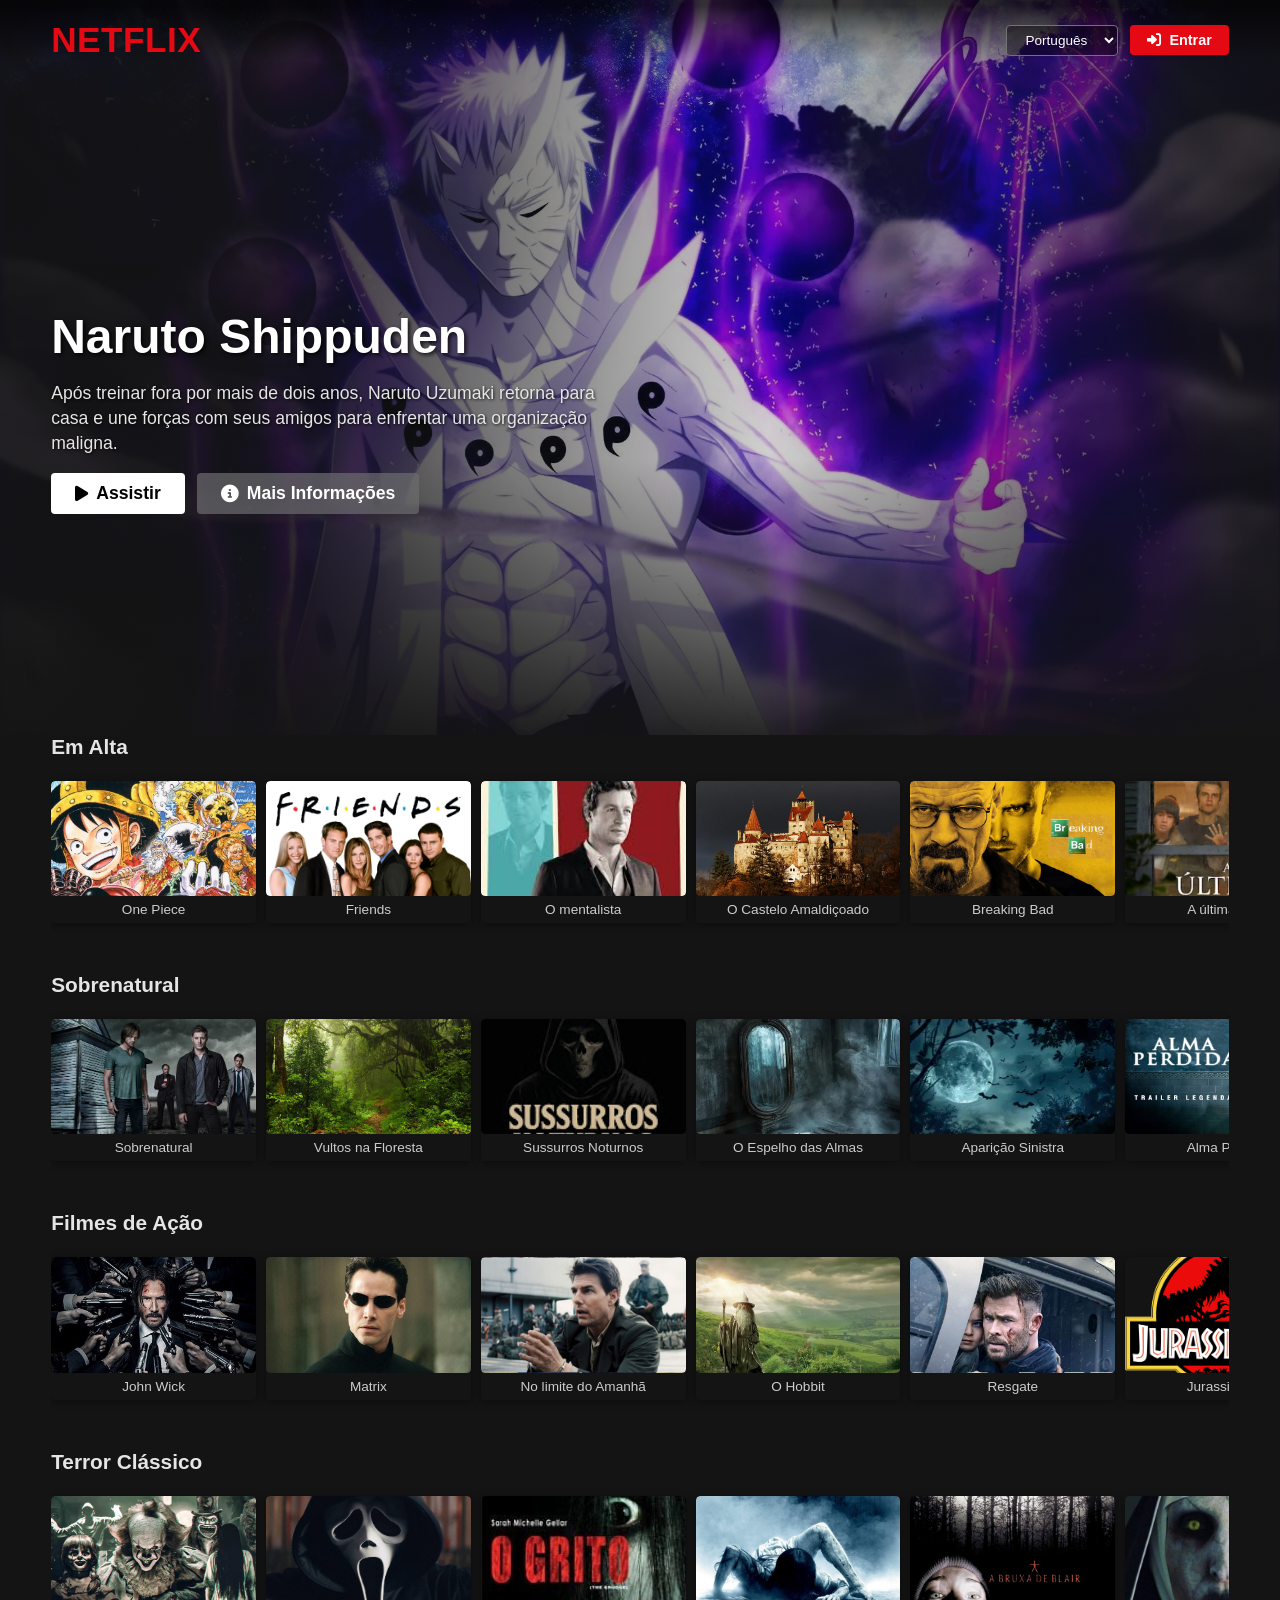
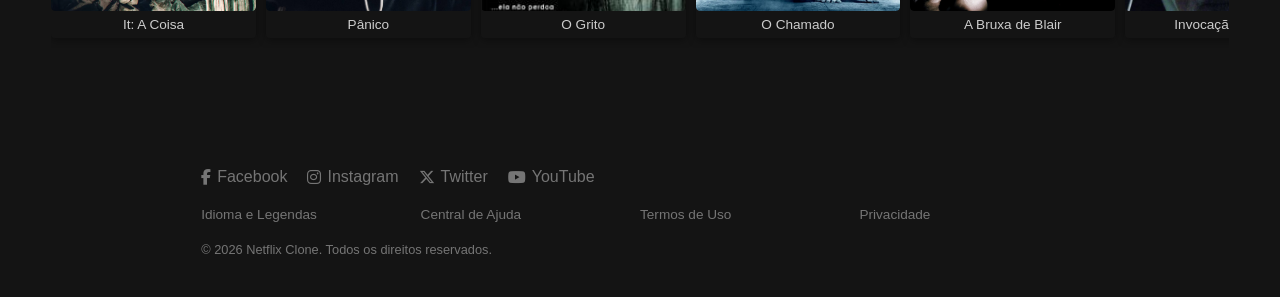
==== commit 225d68a8: "correção de imagens" ====
--- a/index.html
+++ b/index.html
@@ -66,7 +66,7 @@
                     <a href="pages/details.html" class="card-link">
                         <article>
                             <figure>
-                                <img src="../Netflix_flexbox/assets/images/friends.avif" alt="Friends" loading="lazy">
+                                <img src="assets/images/friends.avif" alt="Friends" loading="lazy">
                             </figure>
                             <h3 class="centralizar">Friends</h3>
                         </article>
@@ -86,7 +86,7 @@
                     <a href="pages/details.html" class="card-link">
                         <article>
                             <figure>
-                                <img src="../Netflix_flexbox/assets/images/castelo.jpg" alt="Capa de O Castelo Amaldiçoado" loading="lazy">
+                                <img src="assets/images/castelo.jpg" alt="Capa de O Castelo Amaldiçoado" loading="lazy">
                             </figure>
                             <h3 class="centralizar">O Castelo Amaldiçoado</h3>
                         </article>
--- a/css/style.css
+++ b/css/style.css
@@ -168,7 +168,7 @@
 }
 
 /* ==========================================
-   4. FILEIRAS DE CONTEÚDO (CARDS)
+   4. FILEIRAS DE CONTEÚDO (ROLAGEM + PADRÃO VISUAL)
    ========================================== */
 .conteudo-principal {
   padding: 0 4% 40px 4%;
@@ -180,6 +180,7 @@
 
 .fileira-categoria {
   margin-bottom: 40px;
+  width: 100%;
 }
 
 .fileira-categoria h2 {
@@ -189,26 +190,39 @@
   font-weight: bold;
 }
 
+/* Ativa a rolagem horizontal */
 .cards-container {
   list-style: none;
   display: flex;
   gap: 10px;
   overflow-x: auto;
-  padding: 20px 5px;
+  overflow-y: hidden;
+  padding: 10px 0;
   scroll-behavior: smooth;
   scroll-snap-type: x mandatory;
-}
-
+  -webkit-overflow-scrolling: touch;
+}
+
+/* Estilização discreta da barra de rolagem */
 .cards-container::-webkit-scrollbar {
-  display: none;
-}
-
+  height: 6px;
+}
+
+.cards-container::-webkit-scrollbar-track {
+  background: rgba(255, 255, 255, 0.05);
+  border-radius: 4px;
+}
+
+.cards-container::-webkit-scrollbar-thumb {
+  background: #e50914;
+  border-radius: 4px;
+}
+
+/* Mantém o tamanho exato do padrão (16% da largura de tela), sem encolher */
 .card-filme {
-  flex: 0 0 calc((100% - 50px) / 6);
-  min-width: 140px;
-  cursor: pointer;
+  flex: 0 0 16vw;
+  min-width: 200px;
   scroll-snap-align: start;
-  transition: transform 0.3s cubic-bezier(0.25, 0.46, 0.45, 0.94);
 }
 
 .card-link {
@@ -217,30 +231,59 @@
   display: block;
 }
 
+.card-filme article {
+  background-color: transparent;
+  border-radius: 4px;
+  overflow: hidden;
+  transition: transform 0.3s ease;
+  cursor: pointer;
+  position: relative;
+}
+
 .card-filme figure {
+  margin: 0;
   width: 100%;
-  border-radius: 4px;
+  aspect-ratio: 16 / 9;
   overflow: hidden;
-  background-color: #2f2f2f;
-  aspect-ratio: 16 / 9;
-}
-
+  border-radius: 4px;
+}
+
+.card-filme figure img,
 .card-filme img {
   width: 100%;
   height: 100%;
   object-fit: cover;
   display: block;
+  border-radius: 4px;
 }
 
 .card-filme h3 {
-  font-size: 0.9rem;
-  margin-top: 8px;
-  color: #b3b3b3;
+  padding: 6px 0;
+  font-size: 0.85rem;
   font-weight: normal;
-}
-
+  color: #cccccc;
+  text-align: center;
+  white-space: nowrap;
+  overflow: hidden;
+  text-overflow: ellipsis;
+  margin: 0;
+  background: transparent;
+}
+
+/* Efeito Hover original */
+.card-filme article:hover,
 .card-filme:hover {
-  transform: scale(1.08);
+  transform: scale(1.05);
+  z-index: 20;
+}
+
+.card-filme article:hover h3,
+.card-filme:hover h3 {
+  color: #ffffff;
+}
+
+.centralizar {
+  text-align: center;
 }
 
 /* ==========================================
@@ -307,6 +350,13 @@
 /* ==========================================
    6. RESPONSIVIDADE (MOBILE / TABLET)
    ========================================== */
+@media (max-width: 1024px) {
+  .card-filme {
+    flex: 0 0 24vw;
+    min-width: 170px;
+  }
+}
+
 @media (max-width: 768px) {
   .hero-titulo {
     font-size: 2rem;
@@ -322,7 +372,8 @@
   }
 
   .card-filme {
-    flex: 0 0 calc((100% - 20px) / 3);
+    flex: 0 0 32vw;
+    min-width: 150px;
   }
 }
 
@@ -342,7 +393,8 @@
   }
 
   .card-filme {
-    flex: 0 0 calc((100% - 10px) / 2);
+    flex: 0 0 45vw;
+    min-width: 130px;
   }
 
   .rodape-principal .links-uteis li {
@@ -350,6 +402,17 @@
   }
 }
 
-.centralizar {
-  text-align: center;
+/*----------------------------------------------------------------------------*/
+
+.poster-card,
+.card-filme article {
+  transition: transform 0.3s ease, box-shadow 0.3s ease;
+  box-shadow: 0 2px 8px rgba(0, 0, 0, 0.4);
+}
+
+.poster-card:hover,
+.card-filme article:hover {
+  transform: scale(1.05);
+  z-index: 20;
+  box-shadow: 0 8px 24px rgba(0, 0, 0, 0.9), 0 0 12px rgba(0, 0, 0, 0.6);
 }
